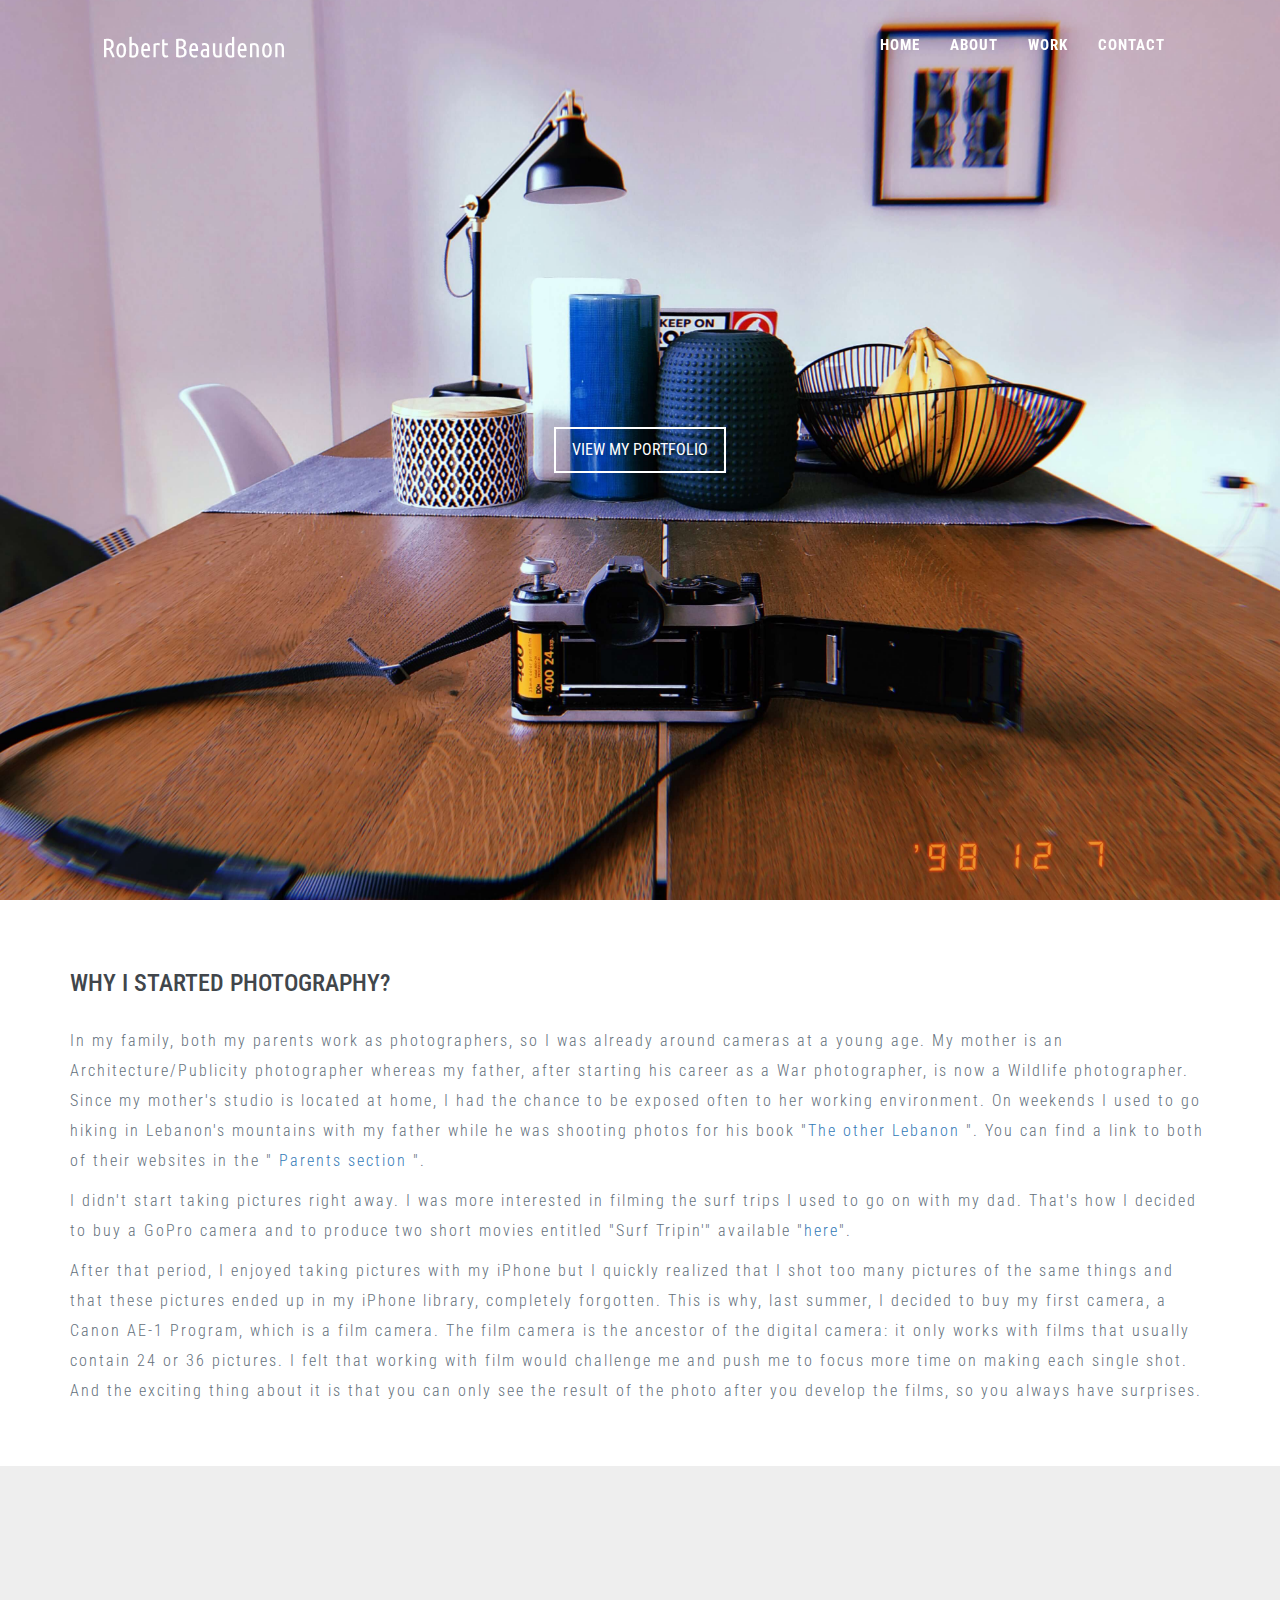
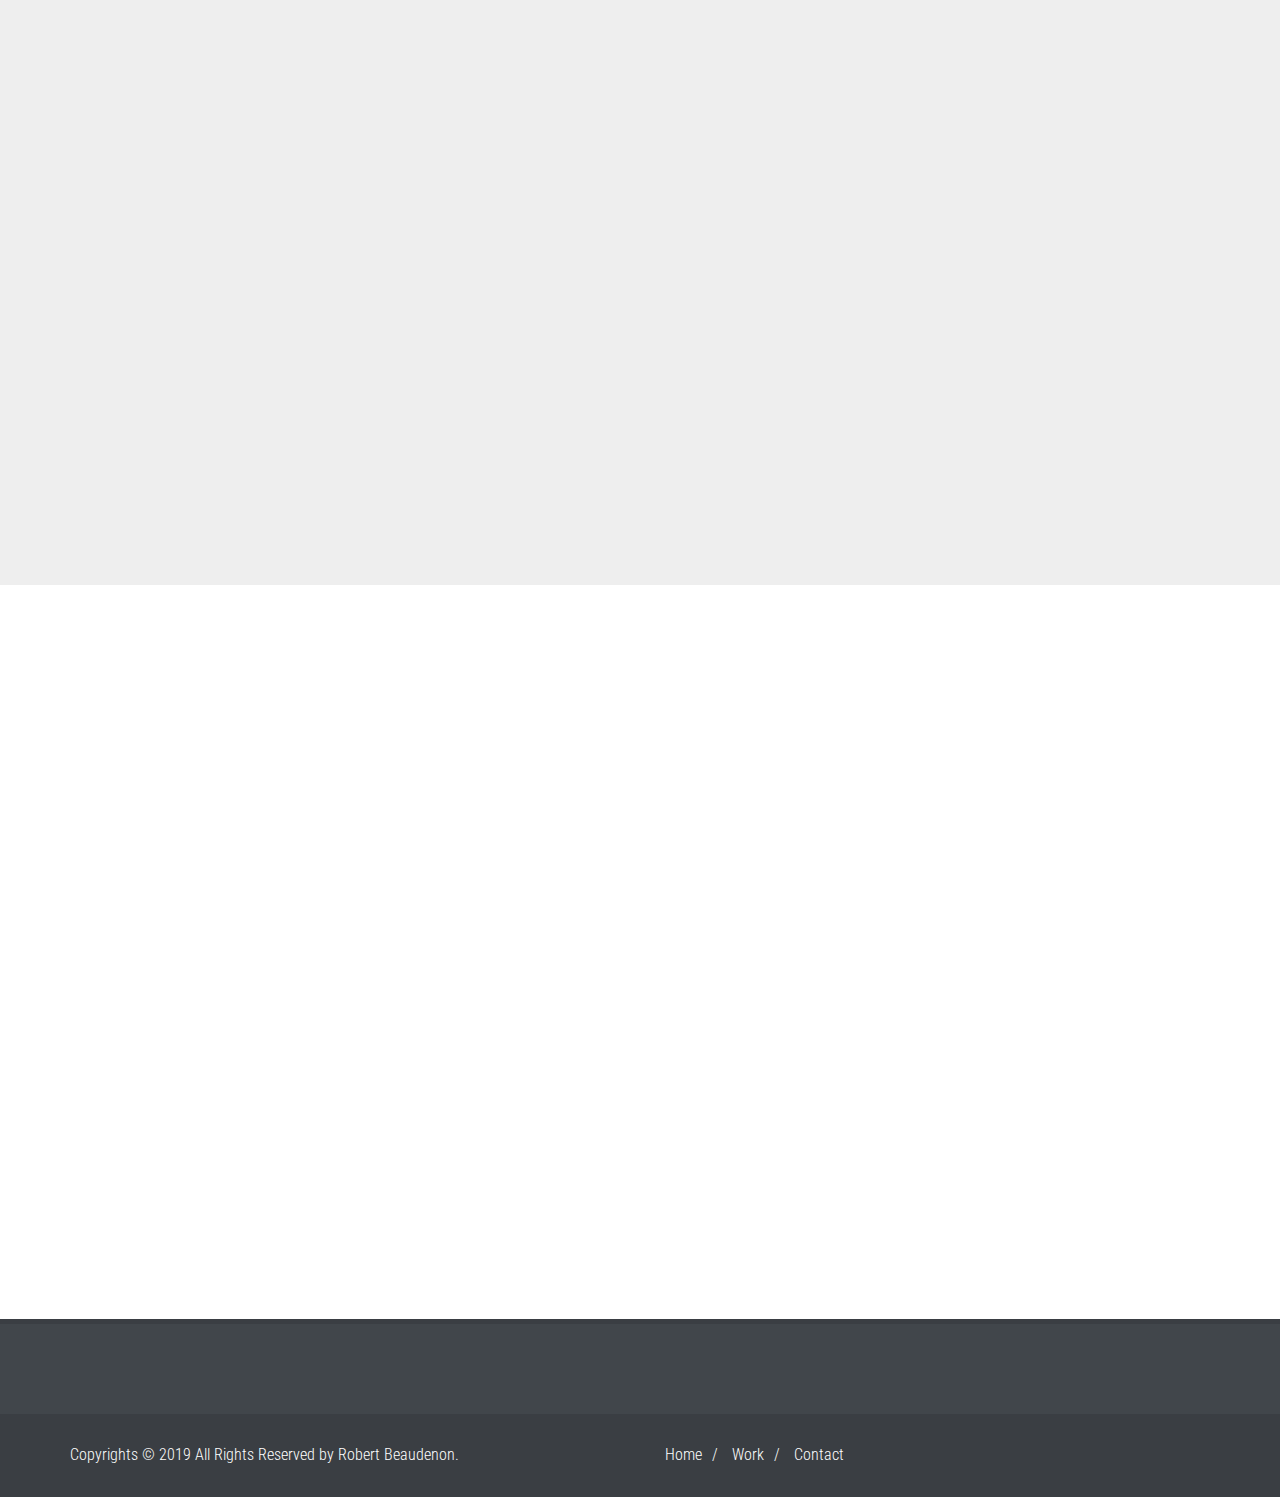
==== photo.html @ 43cad579 "Modified the friendly interface to adapt to different screen sizes" ====
<!DOCTYPE html>
<html lang="en">
<head >

		<!-- required meta tags-->
	<meta charset="utf-8">
	<meta http-equiv="X-UA-Compatible" content="IE-edge">
	<meta name="viewport" content="width=device-width, initial-scale=1">

	<title>Robert Beaudenon | Photo</title>

		<!--favicon: icon close to title-->
	<link rel="shortcut icon" href="img/R.png">

	<!--googlem fonts-->
	<link href="https://fonts.googleapis.com/css?family=Roboto+Condensed:300,300i,400,400i,700,700i" rel="stylesheet"> 

	<!-- font awesome-->
	<link rel="stylesheet" href="css/font-awesome/css/font-awesome.min.css">

	<!-- bootstrap CSS-->
	<link rel="stylesheet" href="css/bootstrap/bootstrap.min.css">

	<!-- animate CSS-->
	<link rel="stylesheet" href="css/animate/animate.css">

	<!-- Magnific Popup  CSS  -->
    <link rel="stylesheet" href="css/magnific-popup/magnific-popup.css">

    <!-- owl carousel CSS--> 
    <link rel="stylesheet" href="css/owl-carousel/owl.carousel.min.css">
    <link rel="stylesheet" href="css/owl-carousel/owl.theme.default.min.css">
	  
	<!-- style CSS-->
	<link rel="stylesheet" href="css/style-photo.css">
	<!-- responsive CSS-->
	<link rel="stylesheet" href="css/responsive.css">
</head>

<body>

	<header>
		
		<nav class="navbar navbar-fixed-top " role="navigation">

			<div class="container-fluid">
				
				<div class="vesco-nav-wrapper">
					
					<div class="navbar-header">

						<button type="button" class="navbar-toggle collapsed" data-toggle="collapse" data-target="#vesco-menu">
							<span class="sr-only">Toggle navigation</span>
							<span class="icon-bar"></span>
							<span class="icon-bar"></span>
							<span class="icon-bar"></span>
						</button>
						
						<a class="navbar-brand" href="index.html">
							<img src="img/logo.png" alt="logo">
						</a>
					</div>

					<div class="collapse navbar-collapse" id="vesco-menu">
						<ul class="nav navbar-nav">
								<li><a href="index.html">Home</a></li>
								<li><a href="index.html#about">About</a></li>
								<li><a href="index.html#services">Work</a></li>
								<li><a href="index.html#contact">Contact</a></li>
						</ul>
					</div>
				</div>
			</div>
			
		</nav>
	</header>

		<!--home-->
	<section id="home">
      
      <div id="home-cover" class="bg-parallax animated fadeIn">

			<div id="home-content-box" class="text-center">

				<div id="home-content-box-inner">

					

					<div id="home-btn" class="animated zoomIn">
						<a class="btn btn-lg btn-general btn-white smooth-scroll" href="#work" role="button" title="View our work">View my Portfolio</a> 

					</div>


				</div>
				
			</div>
        </div></section>



    <!-- Description-->
    
    <section id="description">

    	<div class="container">
    		
    		<div class="row">
    			
    			<div class="col-md-12">
    				
    				<div id="box">

    					<div id="outer-box">
    						
    						<div id="inner-box">
    							
    							<h3>Why i started photography?</h3>
    							<p>In my family, both my parents work as photographers, so I was already around cameras at a young age. My mother is an Architecture/Publicity photographer whereas my father, after starting his career as a War photographer, is now a Wildlife photographer. Since my mother's studio is located at home, I had the chance to be exposed often to her working environment. On weekends I used to go hiking in Lebanon's mountains with my father while he was shooting photos for his book "<a href="http://lautreliban.pascalbeaudenon.com/">The other Lebanon</a> ". You can find a link to both of their websites in the "

    						    <a  href="#team">Parents section</a> ".
    							  </p>

    							<p>I didn't start taking pictures right away. I was more interested in filming the surf trips I used to go on with my dad. That's how I decided to buy a GoPro camera and to produce two short movies entitled "Surf Tripin'" available
    						    "<a href="video.html">here</a>".</p>

    						    <p>After that period, I enjoyed taking pictures with my iPhone but I quickly realized that I shot too many pictures of the same things and that these pictures ended up in my iPhone library, completely forgotten. This is why, last summer, I decided to buy my first camera, a Canon AE-1 Program, which is a film camera. The film camera is the ancestor of the digital camera: it only works with films that usually contain 24 or 36 pictures. I felt that working with film would challenge me and push me to focus more time on making each single shot. And the exciting thing about it is that you can only see the result of the photo after you develop the films, so you always have surprises.</p>
    						</div>
    					</div>
    					

    				</div>
    			</div>
    		</div>
    	</div>




    </section>    



    <!-- Work -->
    <section id="work">
         <div class="content-box background-color">
			
			<div class="content-title wow animated fadeInDown" data-wow-duration="1s" data-wow-delay=".5s">
				<h3> My Portfolio </h3>


				
				<div class="content-title-underline"></div>

			<p>Here are a few snaps i took last semester :</p>
			
			</div>

			<div class="container-fluid">

				<div class="row no-gutters wow animated fadeInUp" data-wow-duration="1s" data-wow-delay=".5s">


					<div class="col-md-3 col-sm-4">
						
						<div class="img-wrapper">
							<a href="img/portfolio/work:3.jpg" title="USA - Hampton - 442.">

								<img src="img/portfolio/work:3.jpg" class="img-responsive" alt="Work">

							</a>

						</div>

					</div>

					
					<div class="col-md-3 col-sm-4">
						
						<div class="img-wrapper">
							<a href="img/portfolio/work:10.jpg" title="France - Paris - Airport Charles De Gaulle.">

								<img src="img/portfolio/work:10.jpg" class="img-responsive" alt="Work">

							</a>

						</div>
					</div>

					<div class="col-md-3 col-sm-4">


						
						<div class="img-wrapper">
							<a href="img/portfolio/work:4.jpg" title="USA - Hampton - Best Local Restaurent.">

								<img src="img/portfolio/work:4.jpg" class="img-responsive" alt="Work">

							</a>

						</div>

					</div> 
				
						
						
						
						<div class="img-wrapper">
							<a href="img/portfolio/work:1.jpg" title="Canada - Quebec - Frontenac National Parc.">

								<img src="img/portfolio/work:1.jpg" class="img-responsive" alt="Work">

							</a>

						</div>

					</div>


				

			   <div class="row no-gutters wow animated fadeInUp" data-wow-duration="1s" data-wow-delay=".5s">


					<div class="col-md-3 col-sm-4">
						
						<div class="img-wrapper">
							<a href="img/portfolio/work:6.jpg" title="USA - Hampton - Sales Day.">

								<img src="img/portfolio/work:6.jpg" class="img-responsive" alt="Work">

							</a>

						</div>

					</div>


				

                       <div class="col-md-3 col-sm-4">
						
						
						<div class="img-wrapper">
							<a href="img/portfolio/work:9.jpg" title="Canada - Quebec - Frontenac National Parc.">

								<img src="img/portfolio/work:9.jpg" class="img-responsive" alt="Work">

							</a>

						</div>
					</div>


					<div class="col-md-3 col-sm-4">
						
						<div class="img-wrapper">
							<a href="img/portfolio/work:7.jpg" title="Canada - Tadoussac - Reflection.">

								<img src="img/portfolio/work:7.jpg" class="img-responsive" alt="Work">

							</a>

						</div>

					</div>


					<div class="col-md-3 col-sm-4">
						
						<div class="img-wrapper">
							<a href="img/portfolio/work:5.jpg" title="USA - Hampton - Post Surf.">

								<img src="img/portfolio/work:5.jpg" class="img-responsive" alt="Work">

							</a>

						</div>

					</div>

					</div>


			
			</div>

		</div>
			
			</section>

     <!-- Team -->
    <section id="team">
         <div class="content-box">
			
			<div class="content-title wow animated fadeInDown" data-wow-duration="1s" data-wow-delay=".5s">
				<h3> Parents </h3>
				
				<div class="content-title-underline"></div>
			
			</div>
            
            <div class="container">

				<div class="row wow animated fadeInUp" data-wow-duration="1s" data-wow-delay=".5s">

					<div class="col-md-12">
						
						<div id="team-members" class="owl-carousel owl-theme ">
							
							<div class="team-member">
								
								<img src="img/pascal.png" class="img-responsive" alt="Team Member">

								<div class="team-member-info text-center"> 

									<h4 class="team-member-name">Pascal Beaudenon</h4>

									<h4 class="team-member-description">Father</h4>

									<ul class="social-list">
									

										<li><a href="https://www.pascalbeaudenon.com/index" class="social-icon icon-gray"> <img src="img/website.png"></a></li>

										
									</ul>


								</div>
							</div>

							<div class="team-member">
								
								<img src="img/vicky.jpg" class="img-responsive" alt="Team Member">

								<div class="team-member-info text-center"> 

									<h4 class="team-member-name">Vicky Mokbel</h4>

									<h4 class="team-member-description">Mother</h4>

									<ul class="social-list">

										<li><a href="https://www.instagram.com/vickymokbel/" class="social-icon icon-gray"> <i class="fa fa-instagram"></i></a></li>

										<li><a href="http://vickymokbel.com/" class="social-icon icon-gray"><img src="img/website.png"></a></li>
									</ul>


								</div>
							</div>

							


						</div>
					</div>

				</div></div></div></section>


   <footer>

		
		<div id="footer-bottom">

			<div class="container">
				
				<div class="row">
					
					<div class="col-md-6">
						
						<div id="footer-copyrights">
							
							<p>Copyrights &copy; 2019 All Rights Reserved by Robert Beaudenon.</p>
						</div>
					</div>
					
					<div class="col-md-6 hidden-sm hidden-xs">
						
						<div id="footer-menu">
							
							<ul>
								<li><a href="index.html">Home</a>/</li>
								<li><a  href="index.html#work">Work</a>/</li>
								<li><a href="index.html#contact">Contact</a></li>
							</ul>
						</div>
					</div>
				</div>
			</div>

		</div>

		<a href="#home" id="back-to-top" class="btn btn-sm btn-black btn-back-to-top smooth-scroll" title="home" role="button"><i class="fa fa-angle-up"></i></a>
	</footer>
 





	<!-- jQuery -->
	<script src="js/jquery.js"></script>

	<!-- bootstrap JS-->
	<script src="js/bootstrap/bootstrap.min.js"></script>

	<!-- wow JS -->
	<script src="js/wow/wow.min.js"></script>


    <!-- Magnific Popup core JS file -->
    <script src="js/magnific-popup/jquery.magnific-popup.min.js"></script>

    <!-- Owl Carousel JS-->
    <script src="js/owl-carousel/owl.carousel.min.js"></script>

    <!--easing-->
    <script src="js/easing/jquery.easing.1.3.js"></script>

	<!-- custom JS: not located in head because we want to first render the content of the page then load the script-->
	<script src="js/custom.js"></script>
</body>
</html>
---- css/style-photo.css ----
/*Font Family: roboto Condensed 
  Greenish Blue : #34c6d3 (buttons. icons,links,lines&background)
  steel grar : #41464b(headingss)
  Blue bayoux: #64707b(paragraphs)
  white #fff (text with black background)
  bklack #000;
*/

/* General CSS */
html, body  {
	height:100%;
}

body {

	font-family: "Roboto Condensed", sans-serif;
}

p {
	color: #64707b;
	font-size: 16px;
	font-weight: 300;
}

h3 {
	color:#41464b;
   text-transform: uppercase;

}

/* home  */

#home {
	height: 100%; 
}

#home-cover {

    height: 100%;
	background-image: url("../img/bg-home-photo.jpg");  

}

#home-content-box {
	width:100%;
	height:100%;
	display: table;
}

#home-content-box-inner {
	display: table-cell;
	vertical-align: middle;
	/*text-align: center;*/


}

#home-heading h3 {
	color: #fff;
	font-size: 55px;
	font-weight: 700;
	margin: 20px 0 20px 0;
}

/* parallax */

.bg-parallax {
	background-repeat: no-repeat;
	background-size: cover;
	background-position: center;
	background-attachment: fixed;

}



/* buttons */

.btn-general {
	
	border-width: 2px;
	border-radius: 0;
	padding-top: 12px 26px 12px 26px;
	font-size: 16px;
	font-weight: 400;
	text-transform: uppercase;

}

.btn-white {
	border-color: #fff;
	color: #fff;

}

.btn-white:hover, .btn-white:focus {
	background: #fff;
	color: #41464b; 


}

.btn-blue {
	border-color: #34c6d3 ;
	color: #34c6d3 ;

}


.btn-blue:hover, .btn-blue:focus {
	background: #34c6d3 ;
	color: #fff; 


}

.btn-black {
	border-color: #000 ;
	color: #000 ;

}

.btn-black:hover, .btn-black:focus {
	background: #000 ;
	color: #fff; 


}

/* animate */

#home-cover, #home-heading, #home-btn {
	animation-duration: .5s;

}

#home-cover {
	animation-delay: .1s;
      
}

#home-heading {
	animation-delay: .5s;
      
}

#home-btn {
	animation-delay: 1s;
      
}

.btn-back-to-top {
	position:fixed;
	bottom:20px;
	right: 20px;
	font-size: 22px;
	padding: 3px 15px;
	border-radius: 0;
	display: none;
}

/* content box */

.content-box {
	padding: 60px 0 60px 0;

}

.content-title h3 {
	font-size: 30px;
	font-weight: 700;
	text-align: center;
	margin: 0 0 30px 0;
}

.content-title-underline {
	width: 30px;
	height: 3px;
	background-color: #000;
	margin: 0 auto 30px  auto;

}

/* services */

.service-item {
	padding: 20px 0 20px 0;
	margin-bottom: 20px;
	cursor: pointer;
}

.service-item-icon i {
	color: #000;
	float: left;
	padding: 15px;
	margin-right: 25px;
	width: 75px;
	height:75px;
	text-align: center;

}

.service-item:hover .service-item-icon  i {
	color:#fff;
	background-color: #34c6d3;
}

.service-item-title h3 {
	font-size: 20px;
	font-weight: 400;
	margin: 0 0 10px 0;
}

.service-item-description p {
	margin: 0;
	padding-left: 85px;

}


.service-item ul{
	list-style: none;
}

.service-item ul a{
	text-decoration: none;
}



/* About */

#about-bg-diagonal {
	width: 60%;
    height: 700px;
    float: right;
    background-image: url(../img/bg-about.jpg);
    border-left: 200px solid #fff;
    border-top: 700px solid transparent
}

#about-content-box {
	float: left;
	height: 700px;

}

#about-content-box-outer {
	width: 100%;
	height: 100%;
	display: table;
}

#about-content-box-inner {
	display: table-cell;
	vertical-align: middle;
}

#about .content-title h3{ 
	text-align: left;

} 

#about .content-title-underline {
	margin:0 0 30px 0;

}

#about-desc p {
	margin-bottom: 30px; 
}

/* Work */

.background-color {
	background-color: #eee;
}

.row.no-gutters [class*=col-] {
	padding-right: 0;
	padding-left: 0;
}

.img-wrapper{
	overflow: hidden;

}

.img-wrapper img {
	transition: transform .5s ease;
}

.img-wrapper img:hover {
	transform:scale(1.5);
	cursor: zoom-in;
}

.content-title p{
	text-align: center;
    font-size: 20px;
    padding-bottom: 40px;
}

/* team */



.team-member {
	margin:0 15px;
}

.team-member-info {
	padding: 10px 0 30px 0;
}

h4.team-member-name {
	font-size: 22px;
	font-weight:  700;
	letter-spacing: 1px;
	padding-top: 2px;
}

h4.team-member-description {
	color: #41464b;
	font-size: 15px;
	font-weight: 700;
	font-style: italic;
	letter-spacing: 1px;
	margin-top: 5px; 
}


/* social */
.social-list {
	padding-left: 0;
}

.social-list li { 
	list-style: none;
	display: inline-block;
	width: 20px;
	height: 17px;
	margin-right: 6px;
	margin-top: 10px;

}


.social-icon i {
    font-size: 17px;

}

.icon-gray i {
	color: #41464b;

}

.social-icon i:hover {
	color: #34c6d3;

}

.icon-white i {
	color: #fff;
}

.social-icon img:hover {
    background-color:#34c6d3;
}

/* contact */

footer {
	background-color: #41464b;
	padding-top: 30px; 
	border-top: 5px solid rgba(0,0,0,0.1);
}

#contact-left h3, #contact-right h3{
	color: #fff;
	font-size: 27px;
	font-weight: 700;
}

#contact-left p{
	color: #fff;
	margin-bottom: 30px;
}

#contact-info {
	background-image: url("../img/world-map.png");
	background-repeat: no-repeat;
	background-size: contain; 
}

address {
	color: #fff;

}

address strong, #phone-fax-email strong {
	letter-spacing: 1px;

}

form .form-control {
	background-color: transparent;
	border-radius: 0;
	border-color: #fff;
	font-size: 17px;
	font-weight:300;
	padding: 8px 16px;
	margin-bottom: 20px;
	color: #fff;
}


/* footer */

#footer-bottom {
	background-color: rgba(0 ,0 ,0 ,0.1);
	padding : 30px 0;
	margin-top: 60px;
}

#footer-copyrights p{
	margin: 0;
	color: #fff;
}

#footer-menu {
	float: left;
	color: #fff;
	font-size: 16px;
	font-weight: 300;	
}

#footer-menu ul{
	list-style: none;
	padding-left: 0;
	margin: 0;
}

#footer-menu ul li{
	display: inline-block;
}

#footer-menu a{
	color: #fff;
	font-size: 16px;
	font-weight: 300;
	margin: 0 10px;
	text-decoration: none;

}

#footer-menu a:hover{
	color: #000;
}

/*navigation*/

.navbar {
	padding: 20px 0;
	transition: all .5s ease-in-out;

}

.vesco-top-nav {
	background: rgba(0,0,0,0.7);
	padding: 7px 0;
}

.vesco-nav-wrapper {
	padding: 0 85px;

}

.navbar-nav {
	float: right;
}

.navbar-nav > li > a {
	color: white;
	font-size: 15px;
	text-transform: uppercase;
	letter-spacing: 1px;
	font-weight: 700;

}

.navbar-nav >li >a:hover, .navbar-nav > li > a:focus{
	background: none;
	color: #000;
}

.navbar-toggle {
	background-color: rgba(0,0,0,0.1);
	border: 1px solid #fff;
	border-radius: 0;

}

.navbar-toggle .icon-bar {
	background-color: #fff;

}

.navbar-collapase {
	max-height: none important;
}

.vesco-top-nav ul.navbar-nav > li.active > a{
	color: #000;
}

/* Quote */

#quote-box-outer {
	padding-top: 40px;
	padding-bottom: 40px;
	padding-left: 20px;
	padding-right: 20px;
	display: table;
}

#quote-box-inner {
	display: table-cell;
	vertical-align: middle;
}


/* description */

#box {
    padding-top: 50px;
    padding-bottom: 50px;
}

#inner-box h3 {
	margin-bottom: 30px;
}

#inner-box p{
	letter-spacing: 2px;
	line-height: 30px;
}
---- css/responsive.css ----
/* Media Queries */

/* Large Devices (Desktops & Laptops) >1200px */

@media (min-width: 1200px) {
	/* ok */

}

/* Medium Devices (Medium Desktops & Landscape Tablets) */
@media (min-width: 992px) and (max-width: 1199px){

	.navbar {

		background: rgba(0,0,0, .7);
		padding: 0;
	}

	.navbar-nav {

		float: left;
	}
	
	.vesco-nav-wrapper {
		padding: 0;
	}
} 




/* Small Devices (Small Desktops & Portraits Tablets) */
@media (min-width: 768px) and (max-width: 991px){
	 
	/* mobile-menu */

	.navbar {

		background: rgba(0,0,0, .7);
		padding: 0;
	}

	.navbar-nav {

		float: left;
	}
	
	.vesco-nav-wrapper {
		padding: 0;
	}


	/* about section - remove diagonal border */

	#about-bg-diagonal {
		border-left: 0;
		border-top: 0;
		width: 100%;
		height: 350px;
	}
	#about-content-box {
		width: 100%;
		height: 350px;
	}
	
	/* footer */

	#footer-copyrights {
		text-align: center;
	}

}  




/* X-small Devices (Phones) */
@media (max-width: 767px){
	/* mobile-menu */

	.navbar {

		background: rgba(0,0,0, .7);
		padding: 0;
	}
	
	.navbar-nav {

		float: left;
	}
	
    /* projects */
	#witwit:hover img{
	
		cursor: pointer;
		
		
		box-shadow: 0 0 16px balck;
	
	
	}
	.img-box:hover img{
		
		cursor: pointer;
		filter:blur(2px);
		
		box-shadow: 0 0 16px balck;
	
	
	}

	

	/* home */

	#home-heading h3{
		font-size: 24px;

	}

	/* button */
	
	.btn-general {
		padding: 6px 22px 6px 22px;
		font-size: 14px;
	}

	/* about section - remove diagonal border */

	#about-bg-diagonal {
		border-left: 0;
		border-top: 0;
		width: 100%;
		height: 350px;
	}
	#about-content-box {
		width: 100%;
		height: 350px;
	}

	/* work */

	.img-wrapper {
		max-width: 100%;

	}

	/* testimonials */

	.testimonial blockquote {
		padding: 6px 50px;
	}

	.testimonial blockquote:before {
		left: 10px;
		
	}

	.testimonial blockquote:after {
		right: 10px;
		
	}

	.testimonial blockquote p {
		font-size: 14px;
		
	}

	/* footer */

	#footer-copyrights {
		text-align: center;
	}

	#inner-box img{
	    margin-top: 20px;
		display: block;
		margin-left: auto;
		margin-right: auto;
		width: 100%;
	  
}
}



/* X-small Devices (Phones) */
@media (max-width: 480px){

	
	.service-item-description p{
		padding-left: 100px;
	}
	
	.vesco-nav-wrapper {
		padding: 0;
	}

	.service-item ul {
		padding-inline-start: 0;
	}

	.align1 {
		padding-left: 10%;
		padding-right: 10%;
	}

	#about .content-title h3{
		text-align: center;
		padding-top: 20px;

	}

	#about .content-title-underline {
		margin: 0 auto 30px auto;
	}
  


	 /* projects */
	 .img-box {


		display: inline-block;
		width: 300px;
	   
		margin: 20px;
		z-index: 1;
		position: relative;
	}

	#witwit {


		display: inline-block;
		width: 300px;
		margin: 20px;
		z-index: 1;
		position: relative;
	}

	#inner-box img{
	    margin-top: 20px;
		display: block;
		margin-left: auto;
		margin-right: auto;
		width: 100%;
	  
}
}

/* X-small Devices (Phones) */
@media (max-width: 320px){

	.vesco-nav-wrapper {
		padding: 0;
	}
	.service-item-icon i {
		width: 58px;
		height: 58px;
		padding:7px;
	
	}

	

	.service-item-title h3 {
		font-size: 17px;

	}

	#about-content-box {
		margin-top: 40px;
	}

		/* testimonials */

	.testimonial blockquote {
		padding: 6px 30px;
	}

	.testimonial blockquote:before {
		left: 7px;
		
	}

	.testimonial blockquote:after {
		right: 7px;
		
	}



	.testimonial img {
		max-width: 80px;
	}

		 /* projects */
		 .img-box {


			display: inline-block;
			width: 200px;
		   
			margin: 20px;
			z-index: 1;
			position: relative;
		}
	
		#witwit {
	
	
			display: inline-block;
			width: 200px;
			margin: 20px;
			z-index: 1;
			position: relative;
		}


		#inner-box img{
			margin-top: 20px;
			display: block;
			margin-left: auto;
			margin-right: auto;
			width: 100%;
		  
	}
	



}
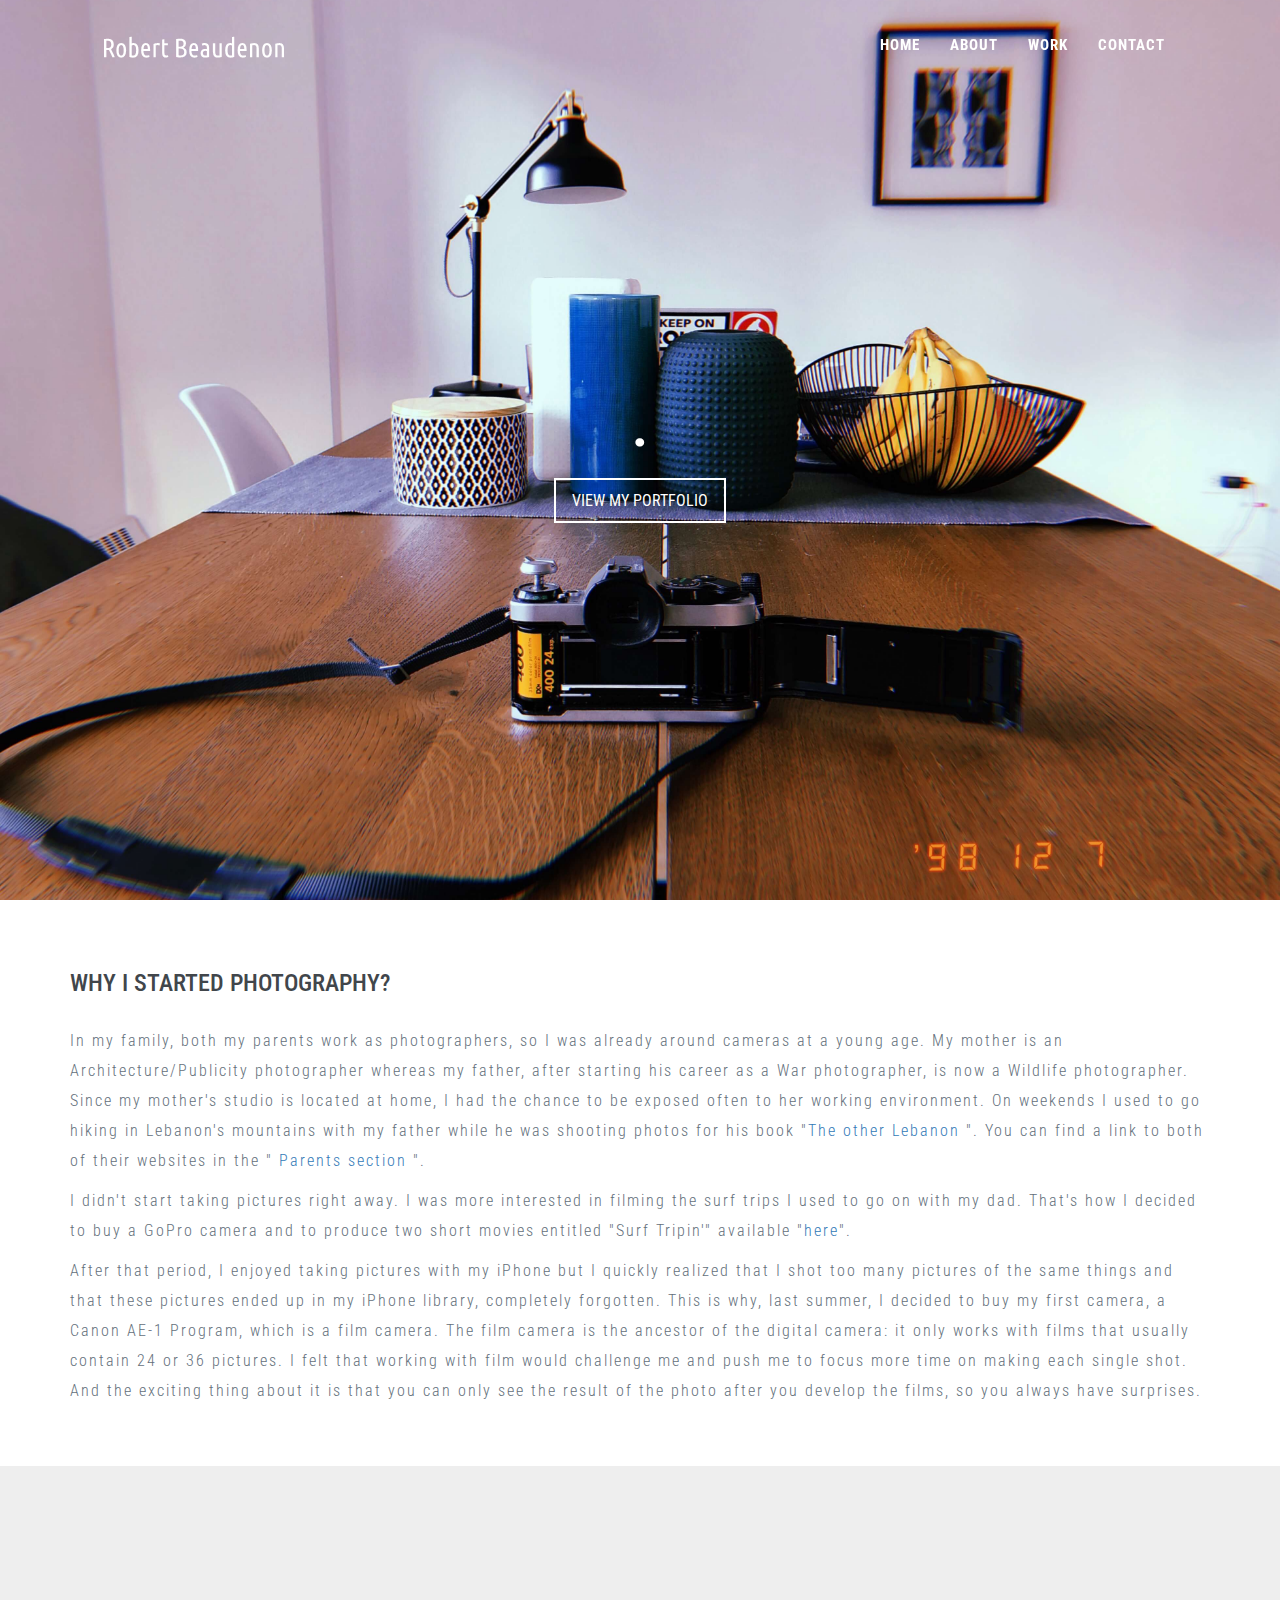
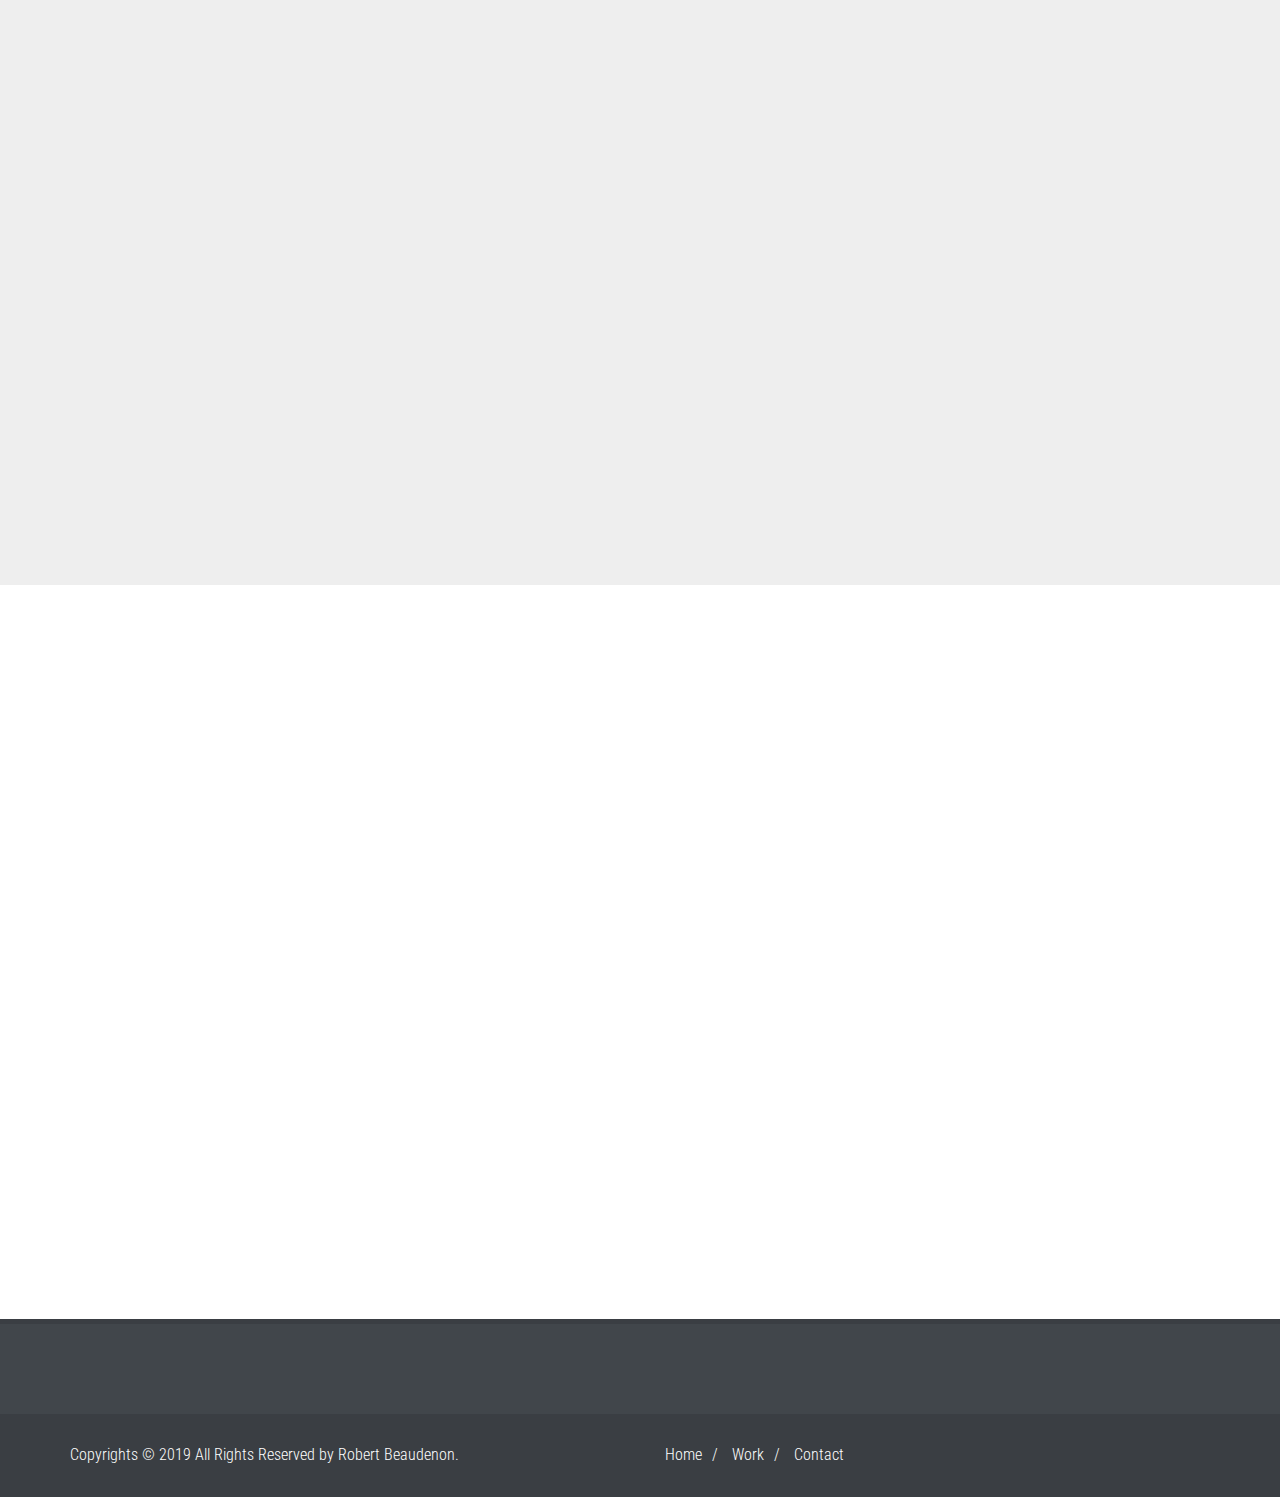
==== commit 74d3d183: "Finalized verion before wow effects" ====
--- a/photo.html
+++ b/photo.html
@@ -84,7 +84,10 @@
 
 				<div id="home-content-box-inner">
 
-					
+						<div id="home-heading" class="animated zoomIn">
+						
+								<h3>.</h3>
+							</div>
 
 					<div id="home-btn" class="animated zoomIn">
 						<a class="btn btn-lg btn-general btn-white smooth-scroll" href="#work" role="button" title="View our work">View my Portfolio</a> 
@@ -321,7 +324,7 @@
 									<ul class="social-list">
 									
 
-										<li><a href="https://www.pascalbeaudenon.com/index" class="social-icon icon-gray"> <img src="img/website.png"></a></li>
+										<li><a href="https://www.pascalbeaudenon.com/index" class="social-icon icon-gray" target="_blank"> <img src="img/website.png"></a></li>
 
 										
 									</ul>
@@ -342,9 +345,9 @@
 
 									<ul class="social-list">
 
-										<li><a href="https://www.instagram.com/vickymokbel/" class="social-icon icon-gray"> <i class="fa fa-instagram"></i></a></li>
-
-										<li><a href="http://vickymokbel.com/" class="social-icon icon-gray"><img src="img/website.png"></a></li>
+										<li><a href="https://www.instagram.com/vickymokbel/" class="social-icon icon-gray" target="_blank"> <i class="fa fa-instagram"></i></a></li>
+
+										<li><a href="http://vickymokbel.com/" class="social-icon icon-gray" target="_blank"><img src="img/website.png"></a></li>
 									</ul>
 
 
--- a/css/responsive.css
+++ b/css/responsive.css
@@ -179,7 +179,7 @@
 		margin-right: auto;
 		width: 100%;
 	  
-}
+    }
 }
 
 
@@ -247,6 +247,28 @@
 		width: 100%;
 	  
 }
+
+    #home-cover-software {
+
+    height: 100%;
+	background-image: url("../img/background-software-phone.JPG");  
+
+	}
+	
+  /* boxes Projects */
+
+	.img-box h3{
+		position: absolute;
+		top:45%;
+		z-index: 1;
+		color: #fff;
+		
+		text-align:center;
+		width:100%;
+		margin: 0;
+		opacity:1;
+	
+	}
 }
 
 /* X-small Devices (Phones) */
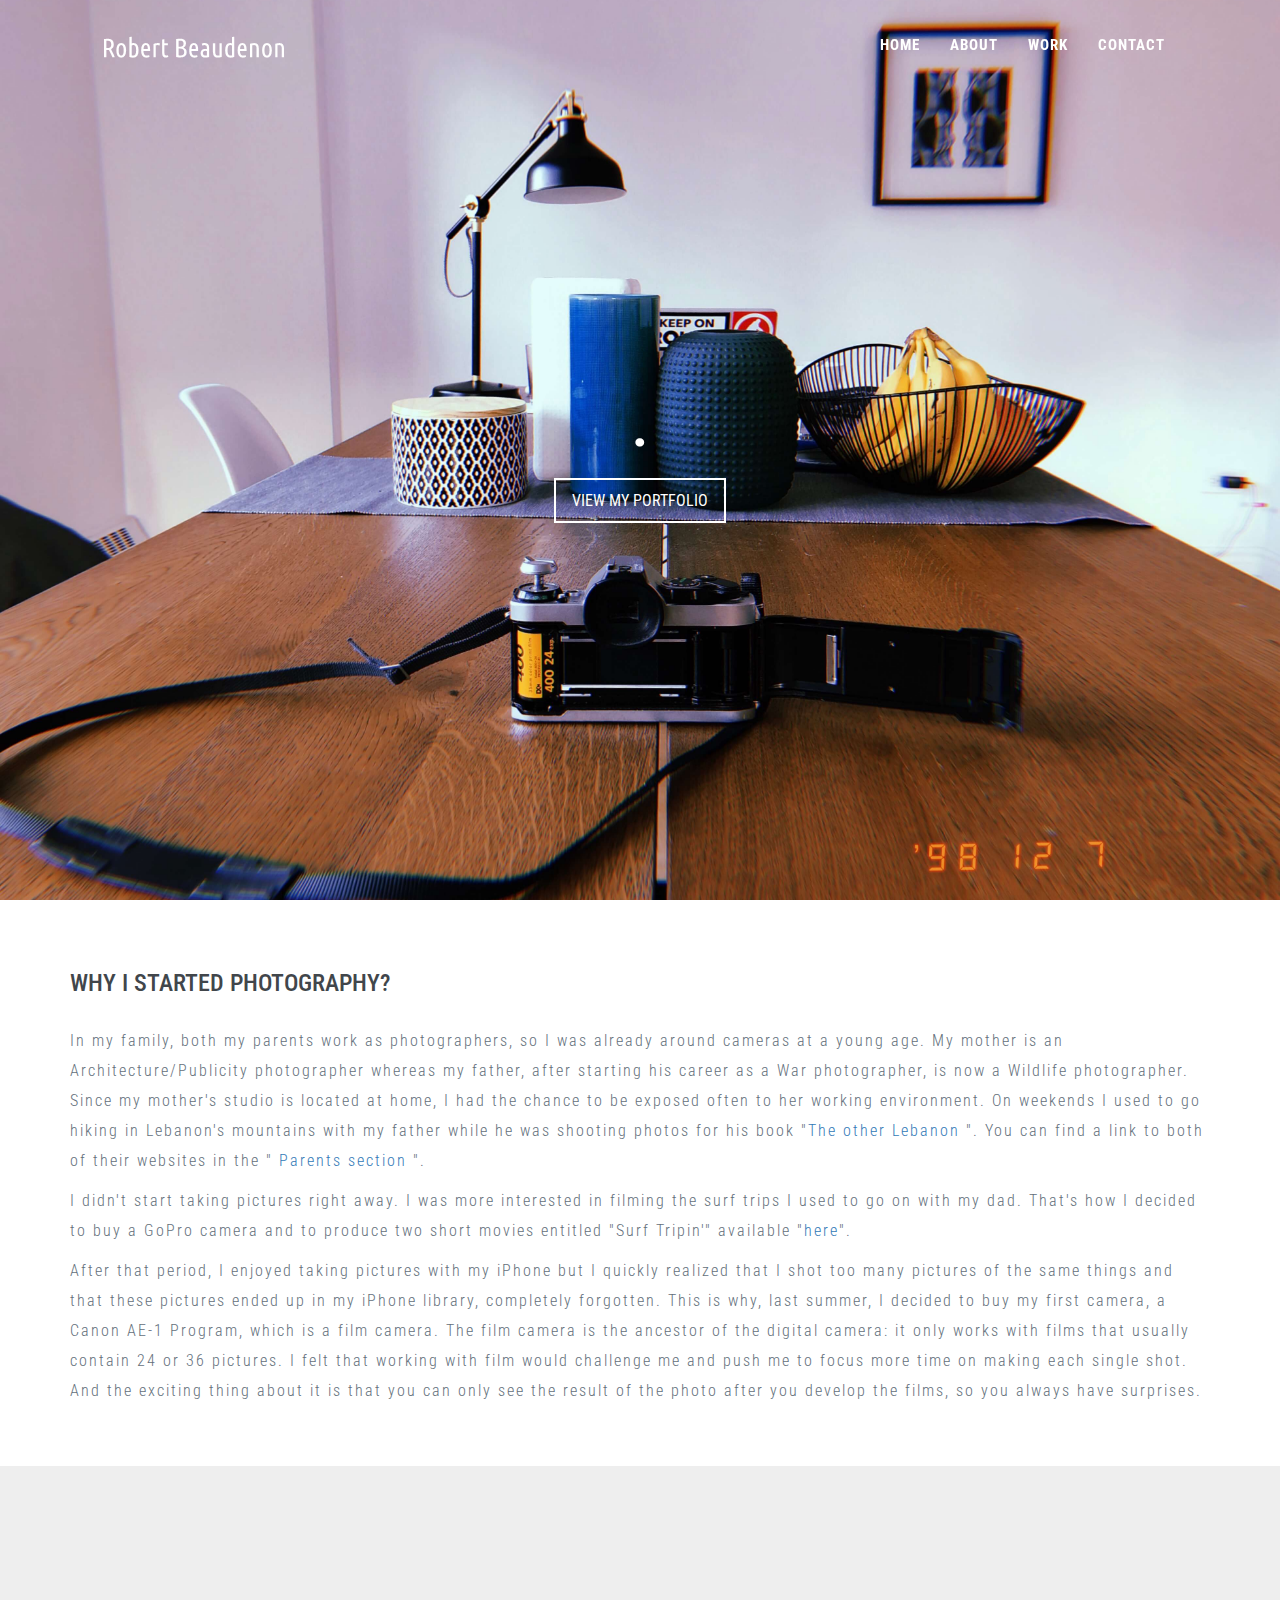
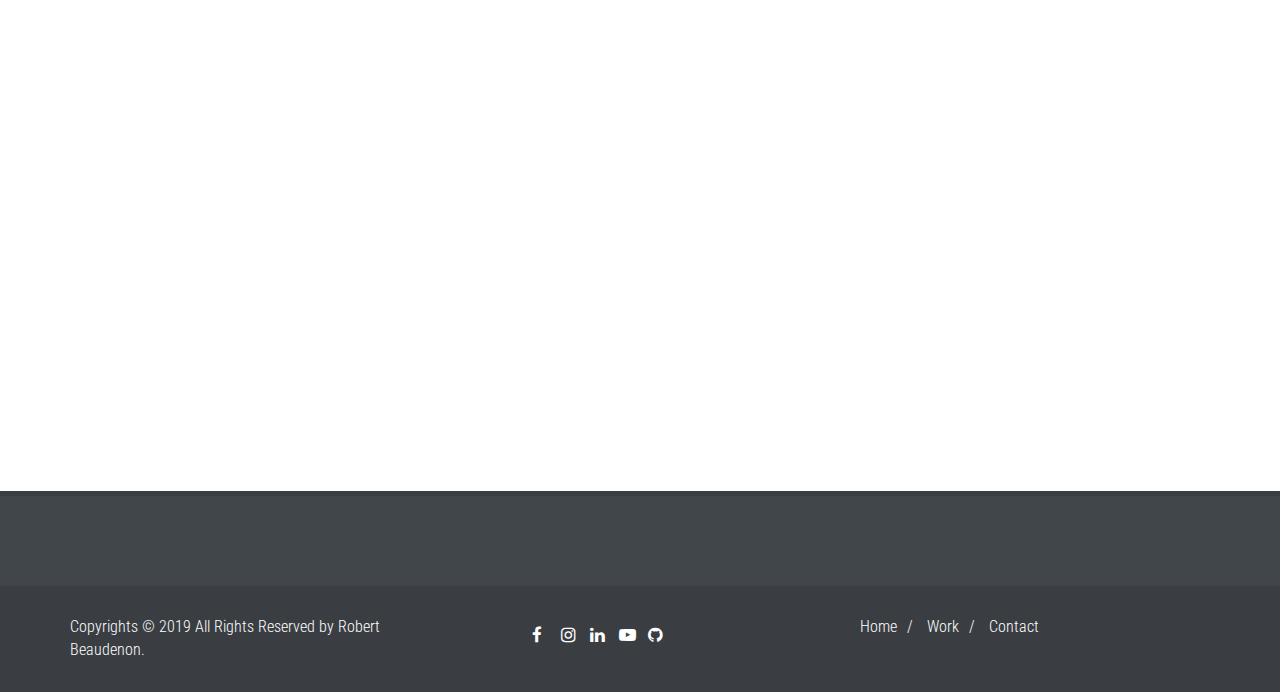
==== commit fca61b3e: "Last modifications" ====
--- a/photo.html
+++ b/photo.html
@@ -33,8 +33,11 @@
 	  
 	<!-- style CSS-->
 	<link rel="stylesheet" href="css/style-photo.css">
+
 	<!-- responsive CSS-->
 	<link rel="stylesheet" href="css/responsive.css">
+
+
 </head>
 
 <body>
@@ -155,7 +158,7 @@
 				
 				<div class="content-title-underline"></div>
 
-			<p>Here are a few snaps i took last semester :</p>
+			<p>- Here are a few snaps i took -</p>
 			
 			</div>
 
@@ -286,11 +289,357 @@
 
 
 			
-			</div>
-
-		</div>
-			
-			</section>
+
+
+			   <div class="row no-gutters wow animated fadeInUp" data-wow-duration="1s" data-wow-delay=".5s">
+
+
+				   <div class="col-md-2 col-sm-4">
+					   
+					   <div class="img-wrapper">
+						   <a href="img/verticale/11.jpg" title="USA - Vermont - Tracking.">
+
+							   <img src="img/verticale/11.jpg" class="img-responsive" alt="Work">
+
+						   </a>
+
+					   </div>
+
+				   </div>
+
+				   
+				   <div class="col-md-2 col-sm-4">
+					   
+					   <div class="img-wrapper">
+						   <a href="img/verticale/2.jpg" title="Turkey - Morning Dip.">
+
+							   <img src="img/verticale/2.jpg" class="img-responsive" alt="Work">
+
+						   </a>
+
+					   </div>
+				   </div>
+
+				   <div class="col-md-2 col-sm-4">
+
+
+					   
+					   <div class="img-wrapper">
+						   <a href="img/verticale/3.jpg" title="Turkey - D Maris Bay - The girls.">
+
+							   <img src="img/verticale/3.jpg" class="img-responsive" alt="Work">
+
+						   </a>
+
+					   </div>
+
+				   </div> 
+			   
+					   
+				   <div class="col-md-2 col-sm-4">
+					   
+					   <div class="img-wrapper">
+						   <a href="img/verticale/1.jpg" title="Greece - Symi - Manos.">
+
+							   <img src="img/verticale/1.jpg" class="img-responsive" alt="Work">
+
+						   </a>
+
+					   </div>
+					   </div>
+
+
+							<div class="col-md-2 col-sm-4">
+					   
+								<div class="img-wrapper">
+									<a href="img/verticale/10.jpg" title="USA - Vermont - Afternoon transit.">
+		 
+										<img src="img/verticale/10.jpg" class="img-responsive" alt="Work">
+		 
+									</a>
+		 
+								</div>
+								</div>
+
+								<div class="col-md-2 col-sm-4">
+					   
+									<div class="img-wrapper">
+										<a href="img/verticale/9.jpg" title="Canada - Val David - Climb">
+			 
+											<img src="img/verticale/9.jpg" class="img-responsive" alt="Work">
+			 
+										</a>
+			 
+									</div>
+									</div>
+
+
+				   </div>
+
+
+			   
+
+			  <div class="row no-gutters wow animated fadeInUp" data-wow-duration="1s" data-wow-delay=".5s">
+
+
+				   <div class="col-md-3 col-sm-4">
+					   
+					   <div class="img-wrapper">
+						   <a href="img/verticale/12.jpg" title="Canada - Montreal - Parc Jarry.">
+
+							   <img src="img/verticale/12.jpg" class="img-responsive" alt="Work">
+
+						   </a>
+
+					   </div>
+
+				   </div>
+
+
+			   
+
+					  <div class="col-md-3 col-sm-4">
+					   
+					   
+					   <div class="img-wrapper">
+						   <a href="img/verticale/7.jpg" title="Turkey - Bodrum - First Day.">
+
+							   <img src="img/verticale/7.jpg" class="img-responsive" alt="Work">
+
+						   </a>
+
+					   </div>
+				   </div>
+
+
+				   <div class="col-md-3 col-sm-4">
+					   
+					   <div class="img-wrapper">
+						   <a href="img/verticale/5.jpg" title="Greece - Symi - Manos.">
+
+							   <img src="img/verticale/5.jpg" class="img-responsive" alt="Work">
+
+						   </a>
+
+					   </div>
+
+				   </div>
+
+
+				   <div class="col-md-3 col-sm-4">
+					   
+					   <div class="img-wrapper">
+						   <a href="img/verticale/6.jpg" title="Turkey - D Maris Bay - Nusret.">
+
+							   <img src="img/verticale/6.jpg" class="img-responsive" alt="Work">
+
+						   </a>
+
+					   </div>
+
+				   </div>
+
+				   </div>
+
+
+		   
+		   </div>
+
+	   </div>
+		   
+   </section>
+
+
+       <!-- Work -->
+	   <section id="work3">
+		<div class="content-box background-color">
+		   
+		   <div class="content-title wow animated fadeInDown" data-wow-duration="1s" data-wow-delay=".5s">
+
+
+		   <p>- Costa Rica -</p>
+		   
+		   </div>
+
+		   <div class="container-fluid">
+
+			   <div class="row no-gutters wow animated fadeInUp" data-wow-duration="1s" data-wow-delay=".5s">
+
+
+				   <div class="col-md-2 col-sm-4">
+					   
+					   <div class="img-wrapper2">
+						   <a href="img/costa/12.jpg" title="CR- Samara.">
+
+							   <img src="img/costa/12.jpg" class="img-responsive" alt="Work">
+
+						   </a>
+
+					   </div>
+
+				   </div>
+
+				   
+				   <div class="col-md-2 col-sm-4">
+					   
+					   <div class="img-wrapper2">
+						   <a href="img/costa/4.jpg" title="CR - La fortuna.">
+
+							   <img src="img/costa/4.jpg" class="img-responsive" alt="Work">
+
+						   </a>
+
+					   </div>
+				   </div>
+
+				   <div class="col-md-2 col-sm-4">
+
+
+					   
+					   <div class="img-wrapper2">
+						   <a href="img/costa/3.jpg" title="CR - Tamarindos - Crazy Sunset">
+
+							   <img src="img/costa/3.jpg" class="img-responsive" alt="Work">
+
+						   </a>
+
+					   </div>
+
+				   </div> 
+			   
+					   
+				   <div class="col-md-2 col-sm-4">
+					   
+					   <div class="img-wrapper2">
+						   <a href="img/costa/2.jpg" title="CR - Hermosa Beach - Last Dip.">
+
+							   <img src="img/costa/2.jpg" class="img-responsive" alt="Work">
+
+						   </a>
+
+					   </div>
+					   </div>
+
+					   <div class="col-md-2 col-sm-4">
+					   
+						<div class="img-wrapper2">
+							<a href="img/costa/1.jpg" title="CR - H and I.">
+ 
+								<img src="img/costa/1.jpg" class="img-responsive" alt="Work">
+ 
+							</a>
+ 
+						</div>
+						</div>
+
+						<div class="col-md-2 col-sm-4">
+					   
+							<div class="img-wrapper2">
+								<a href="img/costa/6.jpg" title="CR - San Jose - Workers.">
+	 
+									<img src="img/costa/6.jpg" class="img-responsive" alt="Work">
+	 
+								</a>
+	 
+							</div>
+							</div>
+
+				   </div>
+
+
+			   
+
+				   <div class="row no-gutters wow animated fadeInUp" data-wow-duration="1s" data-wow-delay=".5s">
+
+
+					<div class="col-md-2 col-sm-4">
+						
+						<div class="img-wrapper2">
+							<a href="img/costa/7.jpg" title="CR - Pre Surf.">
+ 
+								<img src="img/costa/7.jpg" class="img-responsive" alt="Work">
+ 
+							</a>
+ 
+						</div>
+ 
+					</div>
+ 
+					
+					<div class="col-md-2 col-sm-4">
+						
+						<div class="img-wrapper2">
+							<a href="img/costa/8.jpg" title="CR - Road Trippin.">
+ 
+								<img src="img/costa/8.jpg" class="img-responsive" alt="Work">
+ 
+							</a>
+ 
+						</div>
+					</div>
+ 
+					<div class="col-md-2 col-sm-4">
+ 
+ 
+						
+						<div class="img-wrapper2">
+							<a href="img/costa/9.jpg" title="CR - Tamarindos - Post Surf.">
+ 
+								<img src="img/costa/9.jpg" class="img-responsive" alt="Work">
+ 
+							</a>
+ 
+						</div>
+ 
+					</div> 
+				
+						
+					<div class="col-md-2 col-sm-4">
+						
+						<div class="img-wrapper2">
+							<a href="img/costa/10.jpg" title="CR - Volcanic Beach.">
+ 
+								<img src="img/costa/10.jpg" class="img-responsive" alt="Work">
+ 
+							</a>
+ 
+						</div>
+						</div>
+ 
+						<div class="col-md-2 col-sm-4">
+						
+						 <div class="img-wrapper2">
+							 <a href="img/costa/11.jpg" title="CR - Lost.">
+  
+								 <img src="img/costa/11.jpg" class="img-responsive" alt="Work">
+  
+							 </a>
+  
+						 </div>
+						 </div>
+ 
+						 <div class="col-md-2 col-sm-4">
+						
+							 <div class="img-wrapper2">
+								 <a href="img/costa/5.jpg" title="CR - La fortuna Waterfall.">
+	  
+									 <img src="img/costa/5.jpg" class="img-responsive" alt="Work">
+	  
+								 </a>
+	  
+							 </div>
+							 </div>
+ 
+					</div>
+
+
+		   
+		   </div>
+
+	   </div>
+		   
+   </section>
+
 
      <!-- Team -->
     <section id="team">
@@ -321,7 +670,7 @@
 
 									<h4 class="team-member-description">Father</h4>
 
-									<ul class="social-list">
+									<ul class="social-list2">
 									
 
 										<li><a href="https://www.pascalbeaudenon.com/index" class="social-icon icon-gray" target="_blank"> <img src="img/website.png"></a></li>
@@ -343,7 +692,7 @@
 
 									<h4 class="team-member-description">Mother</h4>
 
-									<ul class="social-list">
+									<ul class="social-list2">
 
 										<li><a href="https://www.instagram.com/vickymokbel/" class="social-icon icon-gray" target="_blank"> <i class="fa fa-instagram"></i></a></li>
 
@@ -369,18 +718,39 @@
 		<div id="footer-bottom">
 
 			<div class="container">
+
 				
 				<div class="row">
+				
 					
-					<div class="col-md-6">
+					<div class="col-md-4">
 						
 						<div id="footer-copyrights">
 							
 							<p>Copyrights &copy; 2019 All Rights Reserved by Robert Beaudenon.</p>
 						</div>
 					</div>
+					<div class="col-md-4">
+						
+
+							<ul class="social-list1">
+										<li><a href="https://www.facebook.com/robert.beaudenon?lst=100000078992739%3A100000078992739%3A1546608636" class="social-icon icon-white" target="_blank"> <i class="fa fa-facebook"></i></a></li>
+	
+										<li><a href="https://www.instagram.com/robertbeaudenon/" class="social-icon icon-white"target="_blank"> <i class="fa fa-instagram"></i></a></li>
+	
+										<li><a href="https://www.linkedin.com/in/rbeaudenon-46a3b2152/" class="social-icon icon-white" target="_blank"> <i class="fa fa-linkedin"></i></a></li>
+	
+										<li><a href="https://www.youtube.com/channel/UCNfykCdmYWspkS9bmKjP1TA" class="social-icon icon-white" target="_blank"> <i class="fa fa-youtube-play"></i></a></li>
+	
+										<li><a href="https://github.com/RobertBeaudenon" class="social-icon icon-white"> <i class="fa fa-github" target="_blank"></i></a></li>
+	
+	
+									</ul>
+						
+						</div>
+				
 					
-					<div class="col-md-6 hidden-sm hidden-xs">
+					<div class="col-md-4 hidden-sm hidden-xs">
 						
 						<div id="footer-menu">
 							
@@ -391,7 +761,8 @@
 							</ul>
 						</div>
 					</div>
-				</div>
+
+					
 			</div>
 
 		</div>
@@ -425,5 +796,7 @@
 
 	<!-- custom JS: not located in head because we want to first render the content of the page then load the script-->
 	<script src="js/custom.js"></script>
+
+
 </body>
 </html>--- a/css/style-photo.css
+++ b/css/style-photo.css
@@ -295,6 +295,24 @@
 	cursor: zoom-in;
 }
 
+.img-wrapper2{
+	overflow: hidden;
+
+}
+
+.img-wrapper2 img {
+	/*transition: transform .5s ease;*/
+	filter: gray; /* IE5+ */
+      -webkit-filter: grayscale(1); /* Webkit Nightlies & Chrome Canary */
+      -webkit-transition: all .3s ease-in-out; 
+}
+
+.img-wrapper2 img:hover {
+	filter: none;
+      -webkit-filter: grayscale(0);
+      
+}
+
 .content-title p{
 	text-align: center;
     font-size: 20px;
@@ -331,11 +349,17 @@
 
 
 /* social */
-.social-list {
+.social-list1 {
 	padding-left: 0;
-}
-
-.social-list li { 
+	
+}
+
+.social-list2 {
+	padding-left: 0;
+
+}
+
+.social-list1 li { 
 	list-style: none;
 	display: inline-block;
 	width: 20px;
@@ -345,6 +369,16 @@
 
 }
 
+
+.social-list2 li { 
+	list-style: none;
+	display: inline-block;
+	width: 20px;
+	height: 17px;
+	margin-right: 6px;
+	margin-top: 10px;
+
+}
 
 .social-icon i {
     font-size: 17px;
--- a/css/responsive.css
+++ b/css/responsive.css
@@ -5,10 +5,33 @@
 @media (min-width: 1200px) {
 	/* ok */
 
+	#box2{
+		float:none;
+		text-align: center;
+		width:100%;
+		margin-top: 30px;
+		padding-left: 140px;
+	}
+	
+	
+	#box3{
+		float:none;
+		text-align: center;
+		width:100%;
+		margin-top: 30px;
+		padding-right: 140px;
+	}
+
+	.social-list1 {
+		padding-left: 20%;
+		
+		
+	}
+
 }
 
 /* Medium Devices (Medium Desktops & Landscape Tablets) */
-@media (min-width: 992px) and (max-width: 1199px){
+@media (min-width: 991px) and (max-width: 1199px){
 
 	.navbar {
 
@@ -23,6 +46,27 @@
 	
 	.vesco-nav-wrapper {
 		padding: 0;
+	}
+
+	#box2{
+		float:none;
+		text-align: center;
+		width:100%;
+		margin-top: 30px;
+		padding-left: 150px;
+	}
+	
+	
+	#box3{
+		float:none;
+		text-align: center;
+		width:100%;
+		margin-top: 30px;
+		padding-right: 150px;
+	}
+	.social-list1 {
+		padding-left: 20%;
+		
 	}
 } 
 
@@ -68,6 +112,12 @@
 	#footer-copyrights {
 		text-align: center;
 	}
+
+	.social-list1 {
+		text-align: center;
+	}
+
+
 
 }  
 
@@ -179,8 +229,16 @@
 		margin-right: auto;
 		width: 100%;
 	  
-    }
+	}
+
+	.social-list1 {
+		text-align: center;
+	}
+	
+	
+
 }
+
 
 
 
@@ -268,6 +326,10 @@
 		margin: 0;
 		opacity:1;
 	
+	}
+
+	.social-list1 {
+		text-align: center;
 	}
 }
 
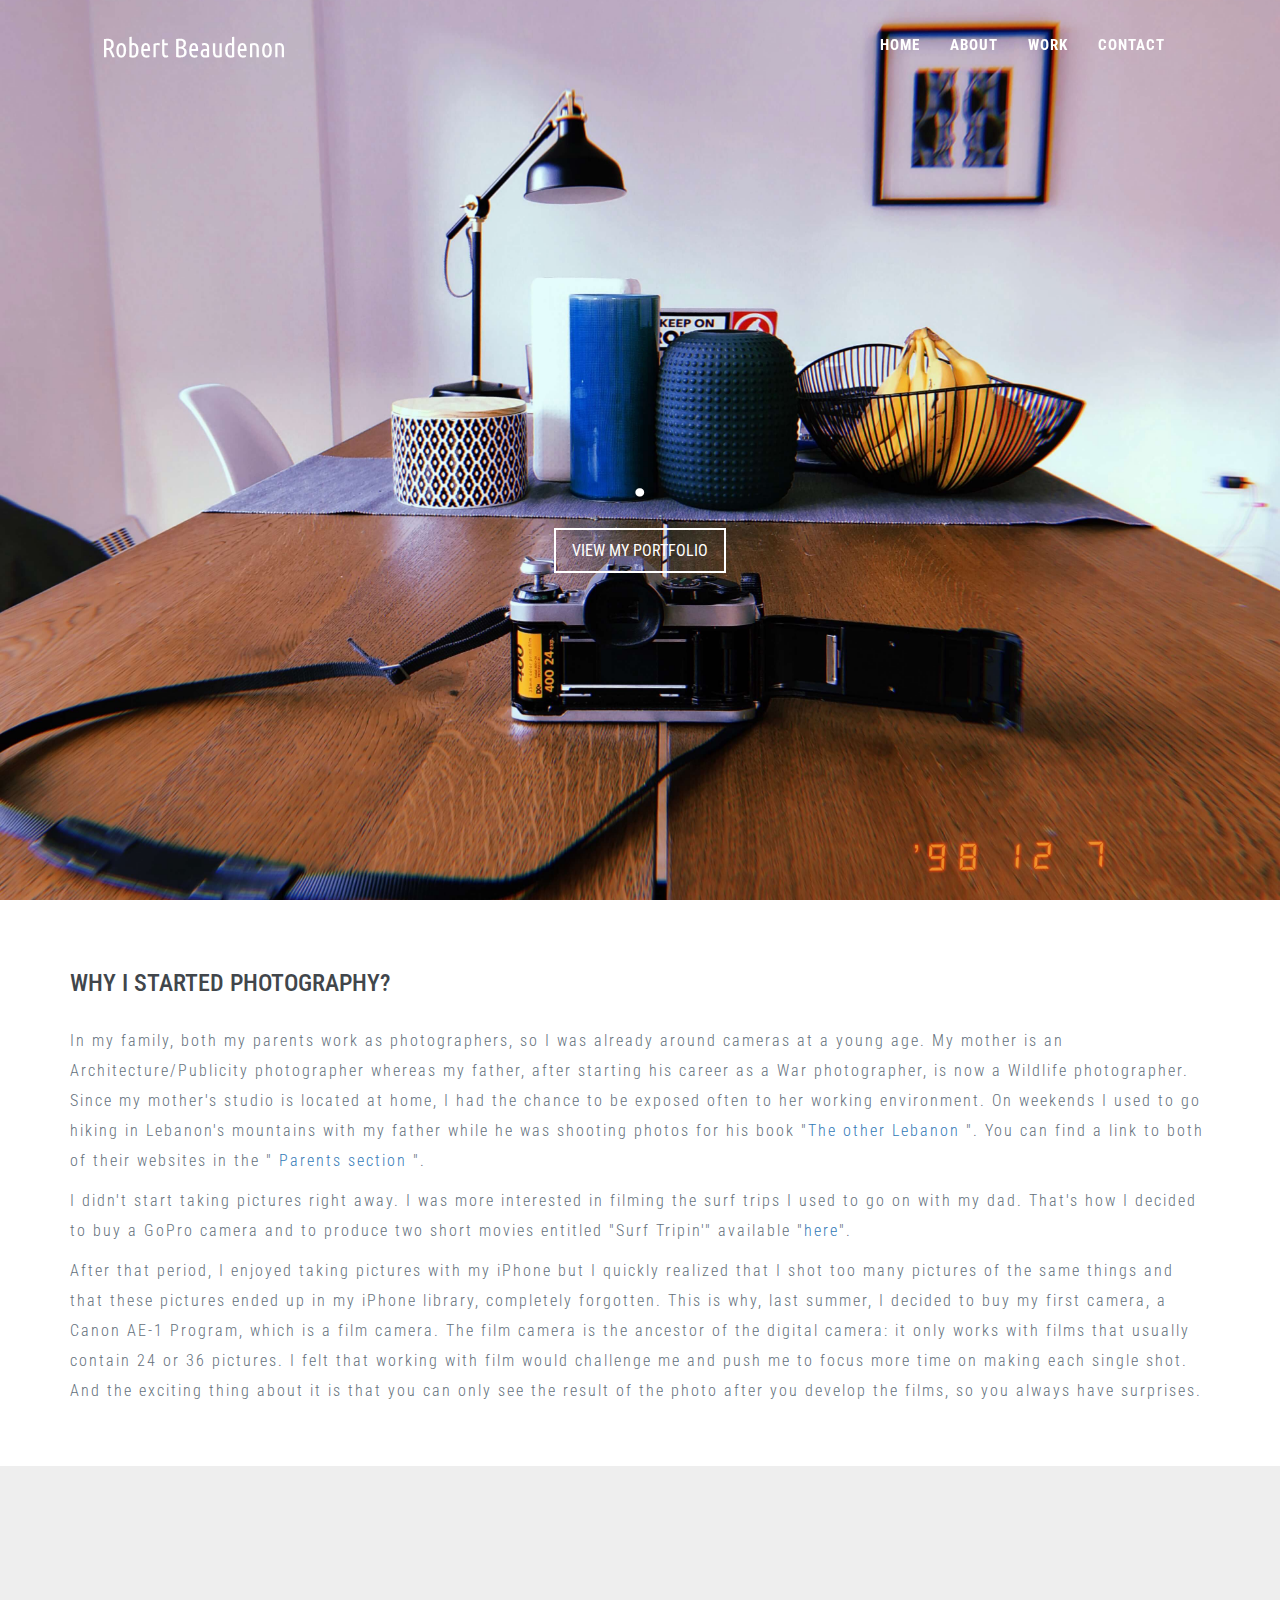
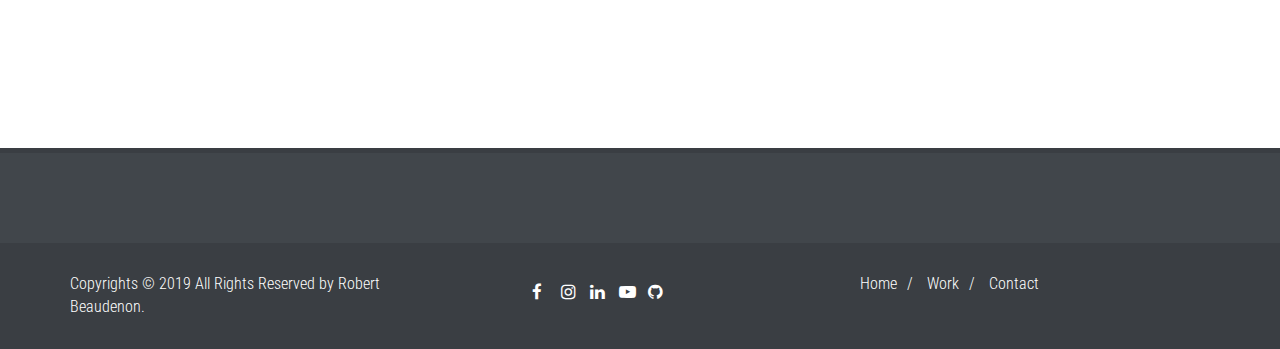
==== commit 31be58af: "Added server modification" ====
--- a/photo.html
+++ b/photo.html
@@ -555,9 +555,9 @@
 					<div class="col-md-2 col-sm-4">
 						
 						<div class="img-wrapper2">
-							<a href="img/costa/7.jpg" title="CR - Pre Surf.">
- 
-								<img src="img/costa/7.jpg" class="img-responsive" alt="Work">
+							<a href="img/costa/7.JPG" title="CR - Pre Surf.">
+ 
+								<img src="img/costa/7.JPG" class="img-responsive" alt="Work">
  
 							</a>
  
@@ -662,7 +662,7 @@
 							
 							<div class="team-member">
 								
-								<img src="img/pascal.png" class="img-responsive" alt="Team Member">
+								<img src="img/parents/pascal.jpg" class="img-responsive" alt="Team Member">
 
 								<div class="team-member-info text-center"> 
 
@@ -684,7 +684,7 @@
 
 							<div class="team-member">
 								
-								<img src="img/vicky.jpg" class="img-responsive" alt="Team Member">
+								<img src="img/parents/vicky.JPG" class="img-responsive" alt="Team Member">
 
 								<div class="team-member-info text-center"> 
 
@@ -799,4 +799,4 @@
 
 
 </body>
-</html>+</html>
--- a/css/style-photo.css
+++ b/css/style-photo.css
@@ -7,578 +7,551 @@
 */
 
 /* General CSS */
-html, body  {
-	height:100%;
-}
-
+html,
 body {
-
-	font-family: "Roboto Condensed", sans-serif;
+  height: 100%;
+}
+
+body {
+  font-family: 'Roboto Condensed', sans-serif;
 }
 
 p {
-	color: #64707b;
-	font-size: 16px;
-	font-weight: 300;
+  color: #64707b;
+  font-size: 16px;
+  font-weight: 300;
 }
 
 h3 {
-	color:#41464b;
-   text-transform: uppercase;
-
+  color: #41464b;
+  text-transform: uppercase;
 }
 
 /* home  */
 
 #home {
-	height: 100%; 
+  height: 100%;
 }
 
 #home-cover {
-
-    height: 100%;
-	background-image: url("../img/bg-home-photo.jpg");  
-
+  height: 100%;
+
+  background-image: url('../img/bg-home-photo.jpg');
+}
+
+#wrapperPhoto {
+  content: '';
+  display: block;
+  position: fixed;
+  left: 0;
+  top: 0;
+  width: 100%;
+  height: 100%;
+  z-index: -10;
+  background: url('../img/bg-home-photo.jpg') no-repeat center center;
+  -webkit-background-size: cover;
+  -moz-background-size: cover;
+  -o-background-size: cover;
+  background-size: cover;
 }
 
 #home-content-box {
-	width:100%;
-	height:100%;
-	display: table;
+  width: 100%;
+  height: 100%;
+  display: table;
 }
 
 #home-content-box-inner {
-	display: table-cell;
-	vertical-align: middle;
-	/*text-align: center;*/
-
-
+  display: table-cell;
+  vertical-align: middle;
+  /*text-align: center;*/
 }
 
 #home-heading h3 {
-	color: #fff;
-	font-size: 55px;
-	font-weight: 700;
-	margin: 20px 0 20px 0;
+  color: #fff;
+  font-size: 55px;
+  font-weight: 700;
+  margin: 20px 0 20px 0;
 }
 
 /* parallax */
 
 .bg-parallax {
-	background-repeat: no-repeat;
-	background-size: cover;
-	background-position: center;
-	background-attachment: fixed;
-
-}
-
-
+  background-repeat: no-repeat;
+  background-size: cover;
+  background-position: center;
+  background-attachment: fixed;
+}
 
 /* buttons */
 
 .btn-general {
-	
-	border-width: 2px;
-	border-radius: 0;
-	padding-top: 12px 26px 12px 26px;
-	font-size: 16px;
-	font-weight: 400;
-	text-transform: uppercase;
-
+  border-width: 2px;
+  border-radius: 0;
+  padding-top: 12px 26px 12px 26px;
+  font-size: 16px;
+  font-weight: 400;
+  text-transform: uppercase;
 }
 
 .btn-white {
-	border-color: #fff;
-	color: #fff;
-
-}
-
-.btn-white:hover, .btn-white:focus {
-	background: #fff;
-	color: #41464b; 
-
-
+  border-color: #fff;
+  color: #fff;
+}
+
+.btn-white:hover,
+.btn-white:focus {
+  background: #fff;
+  color: #41464b;
 }
 
 .btn-blue {
-	border-color: #34c6d3 ;
-	color: #34c6d3 ;
-
-}
-
-
-.btn-blue:hover, .btn-blue:focus {
-	background: #34c6d3 ;
-	color: #fff; 
-
-
+  border-color: #34c6d3;
+  color: #34c6d3;
+}
+
+.btn-blue:hover,
+.btn-blue:focus {
+  background: #34c6d3;
+  color: #fff;
 }
 
 .btn-black {
-	border-color: #000 ;
-	color: #000 ;
-
-}
-
-.btn-black:hover, .btn-black:focus {
-	background: #000 ;
-	color: #fff; 
-
-
+  border-color: #000;
+  color: #000;
+}
+
+.btn-black:hover,
+.btn-black:focus {
+  background: #000;
+  color: #fff;
 }
 
 /* animate */
 
-#home-cover, #home-heading, #home-btn {
-	animation-duration: .5s;
-
+#home-cover,
+#home-heading,
+#home-btn {
+  animation-duration: 0.5s;
 }
 
 #home-cover {
-	animation-delay: .1s;
-      
+  animation-delay: 0.1s;
 }
 
 #home-heading {
-	animation-delay: .5s;
-      
+  animation-delay: 0.5s;
 }
 
 #home-btn {
-	animation-delay: 1s;
-      
+  animation-delay: 1s;
 }
 
 .btn-back-to-top {
-	position:fixed;
-	bottom:20px;
-	right: 20px;
-	font-size: 22px;
-	padding: 3px 15px;
-	border-radius: 0;
-	display: none;
+  position: fixed;
+  bottom: 20px;
+  right: 20px;
+  font-size: 22px;
+  padding: 3px 15px;
+  border-radius: 0;
+  display: none;
 }
 
 /* content box */
 
 .content-box {
-	padding: 60px 0 60px 0;
-
+  padding: 60px 0 60px 0;
 }
 
 .content-title h3 {
-	font-size: 30px;
-	font-weight: 700;
-	text-align: center;
-	margin: 0 0 30px 0;
+  font-size: 30px;
+  font-weight: 700;
+  text-align: center;
+  margin: 0 0 30px 0;
 }
 
 .content-title-underline {
-	width: 30px;
-	height: 3px;
-	background-color: #000;
-	margin: 0 auto 30px  auto;
-
+  width: 30px;
+  height: 3px;
+  background-color: #000;
+  margin: 0 auto 30px auto;
 }
 
 /* services */
 
 .service-item {
-	padding: 20px 0 20px 0;
-	margin-bottom: 20px;
-	cursor: pointer;
+  padding: 20px 0 20px 0;
+  margin-bottom: 20px;
+  cursor: pointer;
 }
 
 .service-item-icon i {
-	color: #000;
-	float: left;
-	padding: 15px;
-	margin-right: 25px;
-	width: 75px;
-	height:75px;
-	text-align: center;
-
-}
-
-.service-item:hover .service-item-icon  i {
-	color:#fff;
-	background-color: #34c6d3;
+  color: #000;
+  float: left;
+  padding: 15px;
+  margin-right: 25px;
+  width: 75px;
+  height: 75px;
+  text-align: center;
+}
+
+.service-item:hover .service-item-icon i {
+  color: #fff;
+  background-color: #34c6d3;
 }
 
 .service-item-title h3 {
-	font-size: 20px;
-	font-weight: 400;
-	margin: 0 0 10px 0;
+  font-size: 20px;
+  font-weight: 400;
+  margin: 0 0 10px 0;
 }
 
 .service-item-description p {
-	margin: 0;
-	padding-left: 85px;
-
-}
-
-
-.service-item ul{
-	list-style: none;
-}
-
-.service-item ul a{
-	text-decoration: none;
-}
-
-
+  margin: 0;
+  padding-left: 85px;
+}
+
+.service-item ul {
+  list-style: none;
+}
+
+.service-item ul a {
+  text-decoration: none;
+}
 
 /* About */
 
 #about-bg-diagonal {
-	width: 60%;
-    height: 700px;
-    float: right;
-    background-image: url(../img/bg-about.jpg);
-    border-left: 200px solid #fff;
-    border-top: 700px solid transparent
+  width: 60%;
+  height: 700px;
+  float: right;
+  background-image: url(../img/bg-about.jpg);
+  border-left: 200px solid #fff;
+  border-top: 700px solid transparent;
 }
 
 #about-content-box {
-	float: left;
-	height: 700px;
-
+  float: left;
+  height: 700px;
 }
 
 #about-content-box-outer {
-	width: 100%;
-	height: 100%;
-	display: table;
+  width: 100%;
+  height: 100%;
+  display: table;
 }
 
 #about-content-box-inner {
-	display: table-cell;
-	vertical-align: middle;
-}
-
-#about .content-title h3{ 
-	text-align: left;
-
-} 
+  display: table-cell;
+  vertical-align: middle;
+}
+
+#about .content-title h3 {
+  text-align: left;
+}
 
 #about .content-title-underline {
-	margin:0 0 30px 0;
-
+  margin: 0 0 30px 0;
 }
 
 #about-desc p {
-	margin-bottom: 30px; 
+  margin-bottom: 30px;
 }
 
 /* Work */
 
 .background-color {
-	background-color: #eee;
-}
-
-.row.no-gutters [class*=col-] {
-	padding-right: 0;
-	padding-left: 0;
-}
-
-.img-wrapper{
-	overflow: hidden;
-
+  background-color: #eee;
+}
+
+.row.no-gutters [class*='col-'] {
+  padding-right: 0;
+  padding-left: 0;
+}
+
+.img-wrapper {
+  overflow: hidden;
 }
 
 .img-wrapper img {
-	transition: transform .5s ease;
+  transition: transform 0.5s ease;
 }
 
 .img-wrapper img:hover {
-	transform:scale(1.5);
-	cursor: zoom-in;
-}
-
-.img-wrapper2{
-	overflow: hidden;
-
+  transform: scale(1.5);
+  cursor: zoom-in;
+}
+
+.img-wrapper2 {
+  overflow: hidden;
 }
 
 .img-wrapper2 img {
-	/*transition: transform .5s ease;*/
-	filter: gray; /* IE5+ */
-      -webkit-filter: grayscale(1); /* Webkit Nightlies & Chrome Canary */
-      -webkit-transition: all .3s ease-in-out; 
+  /*transition: transform .5s ease;*/
+  filter: gray; /* IE5+ */
+  -webkit-filter: grayscale(1); /* Webkit Nightlies & Chrome Canary */
+  -webkit-transition: all 0.3s ease-in-out;
 }
 
 .img-wrapper2 img:hover {
-	filter: none;
-      -webkit-filter: grayscale(0);
-      
-}
-
-.content-title p{
-	text-align: center;
-    font-size: 20px;
-    padding-bottom: 40px;
+  filter: none;
+  -webkit-filter: grayscale(0);
+}
+
+.content-title p {
+  text-align: center;
+  font-size: 20px;
+  padding-bottom: 40px;
 }
 
 /* team */
 
-
-
 .team-member {
-	margin:0 15px;
+  margin: 0 15px;
 }
 
 .team-member-info {
-	padding: 10px 0 30px 0;
+  padding: 10px 0 30px 0;
 }
 
 h4.team-member-name {
-	font-size: 22px;
-	font-weight:  700;
-	letter-spacing: 1px;
-	padding-top: 2px;
+  font-size: 22px;
+  font-weight: 700;
+  letter-spacing: 1px;
+  padding-top: 2px;
 }
 
 h4.team-member-description {
-	color: #41464b;
-	font-size: 15px;
-	font-weight: 700;
-	font-style: italic;
-	letter-spacing: 1px;
-	margin-top: 5px; 
-}
-
+  color: #41464b;
+  font-size: 15px;
+  font-weight: 700;
+  font-style: italic;
+  letter-spacing: 1px;
+  margin-top: 5px;
+}
 
 /* social */
 .social-list1 {
-	padding-left: 0;
-	
+  padding-left: 0;
 }
 
 .social-list2 {
-	padding-left: 0;
-
-}
-
-.social-list1 li { 
-	list-style: none;
-	display: inline-block;
-	width: 20px;
-	height: 17px;
-	margin-right: 6px;
-	margin-top: 10px;
-
-}
-
-
-.social-list2 li { 
-	list-style: none;
-	display: inline-block;
-	width: 20px;
-	height: 17px;
-	margin-right: 6px;
-	margin-top: 10px;
-
+  padding-left: 0;
+}
+
+.social-list1 li {
+  list-style: none;
+  display: inline-block;
+  width: 20px;
+  height: 17px;
+  margin-right: 6px;
+  margin-top: 10px;
+}
+
+.social-list2 li {
+  list-style: none;
+  display: inline-block;
+  width: 20px;
+  height: 17px;
+  margin-right: 6px;
+  margin-top: 10px;
 }
 
 .social-icon i {
-    font-size: 17px;
-
+  font-size: 17px;
 }
 
 .icon-gray i {
-	color: #41464b;
-
+  color: #41464b;
 }
 
 .social-icon i:hover {
-	color: #34c6d3;
-
+  color: #34c6d3;
 }
 
 .icon-white i {
-	color: #fff;
+  color: #fff;
 }
 
 .social-icon img:hover {
-    background-color:#34c6d3;
+  background-color: #34c6d3;
 }
 
 /* contact */
 
 footer {
-	background-color: #41464b;
-	padding-top: 30px; 
-	border-top: 5px solid rgba(0,0,0,0.1);
-}
-
-#contact-left h3, #contact-right h3{
-	color: #fff;
-	font-size: 27px;
-	font-weight: 700;
-}
-
-#contact-left p{
-	color: #fff;
-	margin-bottom: 30px;
+  background-color: #41464b;
+  padding-top: 30px;
+  border-top: 5px solid rgba(0, 0, 0, 0.1);
+}
+
+#contact-left h3,
+#contact-right h3 {
+  color: #fff;
+  font-size: 27px;
+  font-weight: 700;
+}
+
+#contact-left p {
+  color: #fff;
+  margin-bottom: 30px;
 }
 
 #contact-info {
-	background-image: url("../img/world-map.png");
-	background-repeat: no-repeat;
-	background-size: contain; 
+  background-image: url('../img/world-map.png');
+  background-repeat: no-repeat;
+  background-size: contain;
 }
 
 address {
-	color: #fff;
-
-}
-
-address strong, #phone-fax-email strong {
-	letter-spacing: 1px;
-
+  color: #fff;
+}
+
+address strong,
+#phone-fax-email strong {
+  letter-spacing: 1px;
 }
 
 form .form-control {
-	background-color: transparent;
-	border-radius: 0;
-	border-color: #fff;
-	font-size: 17px;
-	font-weight:300;
-	padding: 8px 16px;
-	margin-bottom: 20px;
-	color: #fff;
-}
-
+  background-color: transparent;
+  border-radius: 0;
+  border-color: #fff;
+  font-size: 17px;
+  font-weight: 300;
+  padding: 8px 16px;
+  margin-bottom: 20px;
+  color: #fff;
+}
 
 /* footer */
 
 #footer-bottom {
-	background-color: rgba(0 ,0 ,0 ,0.1);
-	padding : 30px 0;
-	margin-top: 60px;
-}
-
-#footer-copyrights p{
-	margin: 0;
-	color: #fff;
+  background-color: rgba(0, 0, 0, 0.1);
+  padding: 30px 0;
+  margin-top: 60px;
+}
+
+#footer-copyrights p {
+  margin: 0;
+  color: #fff;
 }
 
 #footer-menu {
-	float: left;
-	color: #fff;
-	font-size: 16px;
-	font-weight: 300;	
-}
-
-#footer-menu ul{
-	list-style: none;
-	padding-left: 0;
-	margin: 0;
-}
-
-#footer-menu ul li{
-	display: inline-block;
-}
-
-#footer-menu a{
-	color: #fff;
-	font-size: 16px;
-	font-weight: 300;
-	margin: 0 10px;
-	text-decoration: none;
-
-}
-
-#footer-menu a:hover{
-	color: #000;
+  float: left;
+  color: #fff;
+  font-size: 16px;
+  font-weight: 300;
+}
+
+#footer-menu ul {
+  list-style: none;
+  padding-left: 0;
+  margin: 0;
+}
+
+#footer-menu ul li {
+  display: inline-block;
+}
+
+#footer-menu a {
+  color: #fff;
+  font-size: 16px;
+  font-weight: 300;
+  margin: 0 10px;
+  text-decoration: none;
+}
+
+#footer-menu a:hover {
+  color: #000;
 }
 
 /*navigation*/
 
 .navbar {
-	padding: 20px 0;
-	transition: all .5s ease-in-out;
-
+  padding: 20px 0;
+  transition: all 0.5s ease-in-out;
 }
 
 .vesco-top-nav {
-	background: rgba(0,0,0,0.7);
-	padding: 7px 0;
+  background: rgba(0, 0, 0, 0.7);
+  padding: 7px 0;
 }
 
 .vesco-nav-wrapper {
-	padding: 0 85px;
-
+  padding: 0 85px;
 }
 
 .navbar-nav {
-	float: right;
+  float: right;
 }
 
 .navbar-nav > li > a {
-	color: white;
-	font-size: 15px;
-	text-transform: uppercase;
-	letter-spacing: 1px;
-	font-weight: 700;
-
-}
-
-.navbar-nav >li >a:hover, .navbar-nav > li > a:focus{
-	background: none;
-	color: #000;
+  color: white;
+  font-size: 15px;
+  text-transform: uppercase;
+  letter-spacing: 1px;
+  font-weight: 700;
+}
+
+.navbar-nav > li > a:hover,
+.navbar-nav > li > a:focus {
+  background: none;
+  color: #000;
 }
 
 .navbar-toggle {
-	background-color: rgba(0,0,0,0.1);
-	border: 1px solid #fff;
-	border-radius: 0;
-
+  background-color: rgba(0, 0, 0, 0.1);
+  border: 1px solid #fff;
+  border-radius: 0;
 }
 
 .navbar-toggle .icon-bar {
-	background-color: #fff;
-
+  background-color: #fff;
 }
 
 .navbar-collapase {
-	max-height: none important;
-}
-
-.vesco-top-nav ul.navbar-nav > li.active > a{
-	color: #000;
+  max-height: none important;
+}
+
+.vesco-top-nav ul.navbar-nav > li.active > a {
+  color: #000;
 }
 
 /* Quote */
 
 #quote-box-outer {
-	padding-top: 40px;
-	padding-bottom: 40px;
-	padding-left: 20px;
-	padding-right: 20px;
-	display: table;
+  padding-top: 40px;
+  padding-bottom: 40px;
+  padding-left: 20px;
+  padding-right: 20px;
+  display: table;
 }
 
 #quote-box-inner {
-	display: table-cell;
-	vertical-align: middle;
-}
-
+  display: table-cell;
+  vertical-align: middle;
+}
 
 /* description */
 
 #box {
-    padding-top: 50px;
-    padding-bottom: 50px;
+  padding-top: 50px;
+  padding-bottom: 50px;
 }
 
 #inner-box h3 {
-	margin-bottom: 30px;
-}
-
-#inner-box p{
-	letter-spacing: 2px;
-	line-height: 30px;
-}
-
-
+  margin-bottom: 30px;
+}
+
+#inner-box p {
+  letter-spacing: 2px;
+  line-height: 30px;
+}
+
+#description {
+  background-color: #fff;
+}
+
+#team {
+  background-color: #fff;
+}
--- a/css/responsive.css
+++ b/css/responsive.css
@@ -3,415 +3,441 @@
 /* Large Devices (Desktops & Laptops) >1200px */
 
 @media (min-width: 1200px) {
-	/* ok */
-
-	#box2{
-		float:none;
-		text-align: center;
-		width:100%;
-		margin-top: 30px;
-		padding-left: 140px;
-	}
-	
-	
-	#box3{
-		float:none;
-		text-align: center;
-		width:100%;
-		margin-top: 30px;
-		padding-right: 140px;
-	}
-
-	.social-list1 {
-		padding-left: 20%;
-		
-		
-	}
-
+  /* ok */
+
+  #box2 {
+    float: none;
+    text-align: center;
+    width: 100%;
+    margin-top: 30px;
+    padding-left: 140px;
+  }
+
+  #box3 {
+    float: none;
+    text-align: center;
+    width: 100%;
+    margin-top: 30px;
+    padding-right: 140px;
+  }
+
+  .social-list1 {
+    padding-left: 20%;
+  }
+
+  #home-heading h3 {
+    color: #fff;
+    font-size: 55px;
+    font-weight: 700;
+    margin: 120px 0 20px 0;
+  }
+
+  #home-btn1 {
+    padding-left: 20%;
+  }
+
+  #home-btn2 {
+    padding-right: 20%;
+  }
+
+  #home-btn-row {
+    margin-top: 5%;
+  }
 }
 
 /* Medium Devices (Medium Desktops & Landscape Tablets) */
-@media (min-width: 991px) and (max-width: 1199px){
-
-	.navbar {
-
-		background: rgba(0,0,0, .7);
-		padding: 0;
-	}
-
-	.navbar-nav {
-
-		float: left;
-	}
-	
-	.vesco-nav-wrapper {
-		padding: 0;
-	}
-
-	#box2{
-		float:none;
-		text-align: center;
-		width:100%;
-		margin-top: 30px;
-		padding-left: 150px;
-	}
-	
-	
-	#box3{
-		float:none;
-		text-align: center;
-		width:100%;
-		margin-top: 30px;
-		padding-right: 150px;
-	}
-	.social-list1 {
-		padding-left: 20%;
-		
-	}
-} 
-
-
-
+@media (min-width: 991px) and (max-width: 1199px) {
+  .navbar {
+    background: rgba(0, 0, 0, 0.7);
+    padding: 0;
+  }
+
+  .navbar-nav {
+    float: left;
+  }
+
+  .vesco-nav-wrapper {
+    padding: 0;
+  }
+
+  #box2 {
+    float: none;
+    text-align: center;
+    width: 100%;
+    margin-top: 30px;
+    padding-left: 150px;
+  }
+
+  #box3 {
+    float: none;
+    text-align: center;
+    width: 100%;
+    margin-top: 30px;
+    padding-right: 150px;
+  }
+  .social-list1 {
+    padding-left: 20%;
+  }
+
+  #home-btn1 {
+    padding-left: 20%;
+  }
+
+  #home-btn2 {
+    padding-right: 20%;
+  }
+
+  #home-btn-row {
+    margin-top: 5%;
+  }
+}
 
 /* Small Devices (Small Desktops & Portraits Tablets) */
-@media (min-width: 768px) and (max-width: 991px){
-	 
-	/* mobile-menu */
-
-	.navbar {
-
-		background: rgba(0,0,0, .7);
-		padding: 0;
-	}
-
-	.navbar-nav {
-
-		float: left;
-	}
-	
-	.vesco-nav-wrapper {
-		padding: 0;
-	}
-
-
-	/* about section - remove diagonal border */
-
-	#about-bg-diagonal {
-		border-left: 0;
-		border-top: 0;
-		width: 100%;
-		height: 350px;
-	}
-	#about-content-box {
-		width: 100%;
-		height: 350px;
-	}
-	
-	/* footer */
-
-	#footer-copyrights {
-		text-align: center;
-	}
-
-	.social-list1 {
-		text-align: center;
-	}
-
-
-
-}  
-
-
-
+@media (min-width: 768px) and (max-width: 991px) {
+  /* mobile-menu */
+
+  .navbar {
+    background: rgba(0, 0, 0, 0.7);
+    padding: 0;
+  }
+
+  .navbar-nav {
+    float: left;
+  }
+
+  .vesco-nav-wrapper {
+    padding: 0;
+  }
+
+  /* about section - remove diagonal border */
+
+  #about-bg-diagonal {
+    border-left: 0;
+    border-top: 0;
+    width: 100%;
+    height: 350px;
+  }
+  #about-content-box {
+    width: 100%;
+    height: 350px;
+  }
+
+  /* footer */
+
+  #footer-copyrights {
+    text-align: center;
+  }
+
+  .social-list1 {
+    text-align: center;
+  }
+
+  #home-btn1 {
+    margin-top: 10%;
+    margin-bottom: 10%;
+  }
+
+  .bg-parallax {
+    background-repeat: no-repeat;
+    background-size: cover;
+    background-position: center;
+    background-attachment: scroll;
+  }
+}
 
 /* X-small Devices (Phones) */
-@media (max-width: 767px){
-	/* mobile-menu */
-
-	.navbar {
-
-		background: rgba(0,0,0, .7);
-		padding: 0;
-	}
-	
-	.navbar-nav {
-
-		float: left;
-	}
-	
-    /* projects */
-	#witwit:hover img{
-	
-		cursor: pointer;
-		
-		
-		box-shadow: 0 0 16px balck;
-	
-	
-	}
-	.img-box:hover img{
-		
-		cursor: pointer;
-		filter:blur(2px);
-		
-		box-shadow: 0 0 16px balck;
-	
-	
-	}
-
-	
-
-	/* home */
-
-	#home-heading h3{
-		font-size: 24px;
-
-	}
-
-	/* button */
-	
-	.btn-general {
-		padding: 6px 22px 6px 22px;
-		font-size: 14px;
-	}
-
-	/* about section - remove diagonal border */
-
-	#about-bg-diagonal {
-		border-left: 0;
-		border-top: 0;
-		width: 100%;
-		height: 350px;
-	}
-	#about-content-box {
-		width: 100%;
-		height: 350px;
-	}
-
-	/* work */
-
-	.img-wrapper {
-		max-width: 100%;
-
-	}
-
-	/* testimonials */
-
-	.testimonial blockquote {
-		padding: 6px 50px;
-	}
-
-	.testimonial blockquote:before {
-		left: 10px;
-		
-	}
-
-	.testimonial blockquote:after {
-		right: 10px;
-		
-	}
-
-	.testimonial blockquote p {
-		font-size: 14px;
-		
-	}
-
-	/* footer */
-
-	#footer-copyrights {
-		text-align: center;
-	}
-
-	#inner-box img{
-	    margin-top: 20px;
-		display: block;
-		margin-left: auto;
-		margin-right: auto;
-		width: 100%;
-	  
-	}
-
-	.social-list1 {
-		text-align: center;
-	}
-	
-	
-
-}
-
-
-
+@media (max-width: 767px) {
+  /* mobile-menu */
+
+  .navbar {
+    background: rgba(0, 0, 0, 0.7);
+    padding: 0;
+  }
+
+  .navbar-nav {
+    float: left;
+  }
+
+  /* projects */
+  #witwit:hover img {
+    cursor: pointer;
+
+    box-shadow: 0 0 16px balck;
+  }
+  .img-box:hover img {
+    cursor: pointer;
+    filter: blur(2px);
+
+    box-shadow: 0 0 16px balck;
+  }
+
+  /* home */
+
+  #home-heading h3 {
+    font-size: 24px;
+  }
+
+  /* button */
+
+  .btn-general {
+    padding: 6px 22px 6px 22px;
+    font-size: 14px;
+  }
+
+  /* about section - remove diagonal border */
+
+  #about-bg-diagonal {
+    border-left: 0;
+    border-top: 0;
+    width: 100%;
+    height: 350px;
+  }
+  #about-content-box {
+    width: 100%;
+    height: 350px;
+  }
+
+  /* work */
+
+  .img-wrapper {
+    max-width: 100%;
+  }
+
+  /* testimonials */
+
+  .testimonial blockquote {
+    padding: 6px 50px;
+  }
+
+  .testimonial blockquote:before {
+    left: 10px;
+  }
+
+  .testimonial blockquote:after {
+    right: 10px;
+  }
+
+  .testimonial blockquote p {
+    font-size: 14px;
+  }
+
+  /* footer */
+
+  #footer-copyrights {
+    text-align: center;
+  }
+
+  #inner-box img {
+    margin-top: 20px;
+    display: block;
+    margin-left: auto;
+    margin-right: auto;
+    width: 100%;
+  }
+
+  .social-list1 {
+    text-align: center;
+  }
+
+  #home-btn1 {
+    margin-top: 10%;
+    margin-bottom: 10%;
+  }
+
+  /* parralax effect */
+
+  .bg-parallax {
+    background-repeat: no-repeat;
+    background-size: cover;
+    background-position: center;
+    background-attachment: scroll;
+  }
+}
 
 /* X-small Devices (Phones) */
-@media (max-width: 480px){
-
-	
-	.service-item-description p{
-		padding-left: 100px;
-	}
-	
-	.vesco-nav-wrapper {
-		padding: 0;
-	}
-
-	.service-item ul {
-		padding-inline-start: 0;
-	}
-
-	.align1 {
-		padding-left: 10%;
-		padding-right: 10%;
-	}
-
-	#about .content-title h3{
-		text-align: center;
-		padding-top: 20px;
-
-	}
-
-	#about .content-title-underline {
-		margin: 0 auto 30px auto;
-	}
-  
-
-
-	 /* projects */
-	 .img-box {
-
-
-		display: inline-block;
-		width: 300px;
-	   
-		margin: 20px;
-		z-index: 1;
-		position: relative;
-	}
-
-	#witwit {
-
-
-		display: inline-block;
-		width: 300px;
-		margin: 20px;
-		z-index: 1;
-		position: relative;
-	}
-
-	#inner-box img{
-	    margin-top: 20px;
-		display: block;
-		margin-left: auto;
-		margin-right: auto;
-		width: 100%;
-	  
-}
-
-    #home-cover-software {
-
+@media (max-width: 480px) {
+  .service-item-description p {
+    padding-left: 100px;
+  }
+
+  .vesco-nav-wrapper {
+    padding: 0;
+  }
+
+  .service-item ul {
+    padding-inline-start: 0;
+  }
+
+  .align1 {
+    padding-left: 10%;
+    padding-right: 10%;
+  }
+
+  #about .content-title h3 {
+    text-align: center;
+    padding-top: 20px;
+  }
+
+  #about .content-title-underline {
+    margin: 0 auto 30px auto;
+  }
+
+  /* projects */
+  .img-box {
+    display: inline-block;
+    width: 300px;
+
+    margin: 20px;
+    z-index: 1;
+    position: relative;
+  }
+
+  #witwit {
+    display: inline-block;
+    width: 300px;
+    margin: 20px;
+    z-index: 1;
+    position: relative;
+  }
+
+  #inner-box img {
+    margin-top: 20px;
+    display: block;
+    margin-left: auto;
+    margin-right: auto;
+    width: 100%;
+  }
+
+  #home-cover-software {
     height: 100%;
-	background-image: url("../img/background-software-phone.JPG");  
-
-	}
-	
+    background-image: url('../img/background-software-phone.JPG');
+  }
+
   /* boxes Projects */
 
-	.img-box h3{
-		position: absolute;
-		top:45%;
-		z-index: 1;
-		color: #fff;
-		
-		text-align:center;
-		width:100%;
-		margin: 0;
-		opacity:1;
-	
-	}
-
-	.social-list1 {
-		text-align: center;
-	}
+  .img-box h3 {
+    position: absolute;
+    top: 45%;
+    z-index: 1;
+    color: #fff;
+
+    text-align: center;
+    width: 100%;
+    margin: 0;
+    opacity: 1;
+  }
+
+  .social-list1 {
+    text-align: center;
+  }
+
+  #home-btn1 {
+    margin-top: 24%;
+  }
+
+  #home-btn2 {
+    margin-top: 24%;
+  }
+
+  #wrapper {
+    content: '';
+    display: block;
+    position: fixed;
+    left: 0;
+    width: 100%;
+    height: 100%;
+    z-index: -10;
+    background: url('../img/bg-home2.jpg') no-repeat center center;
+    -webkit-background-size: cover;
+    -moz-background-size: cover;
+    -o-background-size: cover;
+    background-size: cover;
+  }
+
+  #wrapperPhoto {
+    content: '';
+    display: block;
+    position: fixed;
+    left: 0;
+    width: 100%;
+    height: 100vh;
+    z-index: -10;
+    background: url('../img/bg-home-photo.jpg') no-repeat center center;
+    -webkit-background-size: cover;
+    -moz-background-size: cover;
+    -o-background-size: cover;
+    background-size: cover;
+  }
 }
 
 /* X-small Devices (Phones) */
-@media (max-width: 320px){
-
-	.vesco-nav-wrapper {
-		padding: 0;
-	}
-	.service-item-icon i {
-		width: 58px;
-		height: 58px;
-		padding:7px;
-	
-	}
-
-	
-
-	.service-item-title h3 {
-		font-size: 17px;
-
-	}
-
-	#about-content-box {
-		margin-top: 40px;
-	}
-
-		/* testimonials */
-
-	.testimonial blockquote {
-		padding: 6px 30px;
-	}
-
-	.testimonial blockquote:before {
-		left: 7px;
-		
-	}
-
-	.testimonial blockquote:after {
-		right: 7px;
-		
-	}
-
-
-
-	.testimonial img {
-		max-width: 80px;
-	}
-
-		 /* projects */
-		 .img-box {
-
-
-			display: inline-block;
-			width: 200px;
-		   
-			margin: 20px;
-			z-index: 1;
-			position: relative;
-		}
-	
-		#witwit {
-	
-	
-			display: inline-block;
-			width: 200px;
-			margin: 20px;
-			z-index: 1;
-			position: relative;
-		}
-
-
-		#inner-box img{
-			margin-top: 20px;
-			display: block;
-			margin-left: auto;
-			margin-right: auto;
-			width: 100%;
-		  
-	}
-	
-
-
-
-} 
+@media (max-width: 320px) {
+  .vesco-nav-wrapper {
+    padding: 0;
+  }
+  .service-item-icon i {
+    width: 58px;
+    height: 58px;
+    padding: 7px;
+  }
+
+  .service-item-title h3 {
+    font-size: 17px;
+  }
+
+  #about-content-box {
+    margin-top: 40px;
+  }
+
+  /* testimonials */
+
+  .testimonial blockquote {
+    padding: 6px 30px;
+  }
+
+  .testimonial blockquote:before {
+    left: 7px;
+  }
+
+  .testimonial blockquote:after {
+    right: 7px;
+  }
+
+  .testimonial img {
+    max-width: 80px;
+  }
+
+  /* projects */
+  .img-box {
+    display: inline-block;
+    width: 200px;
+
+    margin: 20px;
+    z-index: 1;
+    position: relative;
+  }
+
+  #witwit {
+    display: inline-block;
+    width: 200px;
+    margin: 20px;
+    z-index: 1;
+    position: relative;
+  }
+
+  #inner-box img {
+    margin-top: 20px;
+    display: block;
+    margin-left: auto;
+    margin-right: auto;
+    width: 100%;
+  }
+
+  #home-btn1 {
+    margin-top: 24%;
+  }
+
+  #home-btn2 {
+    margin-top: 24%;
+  }
+}
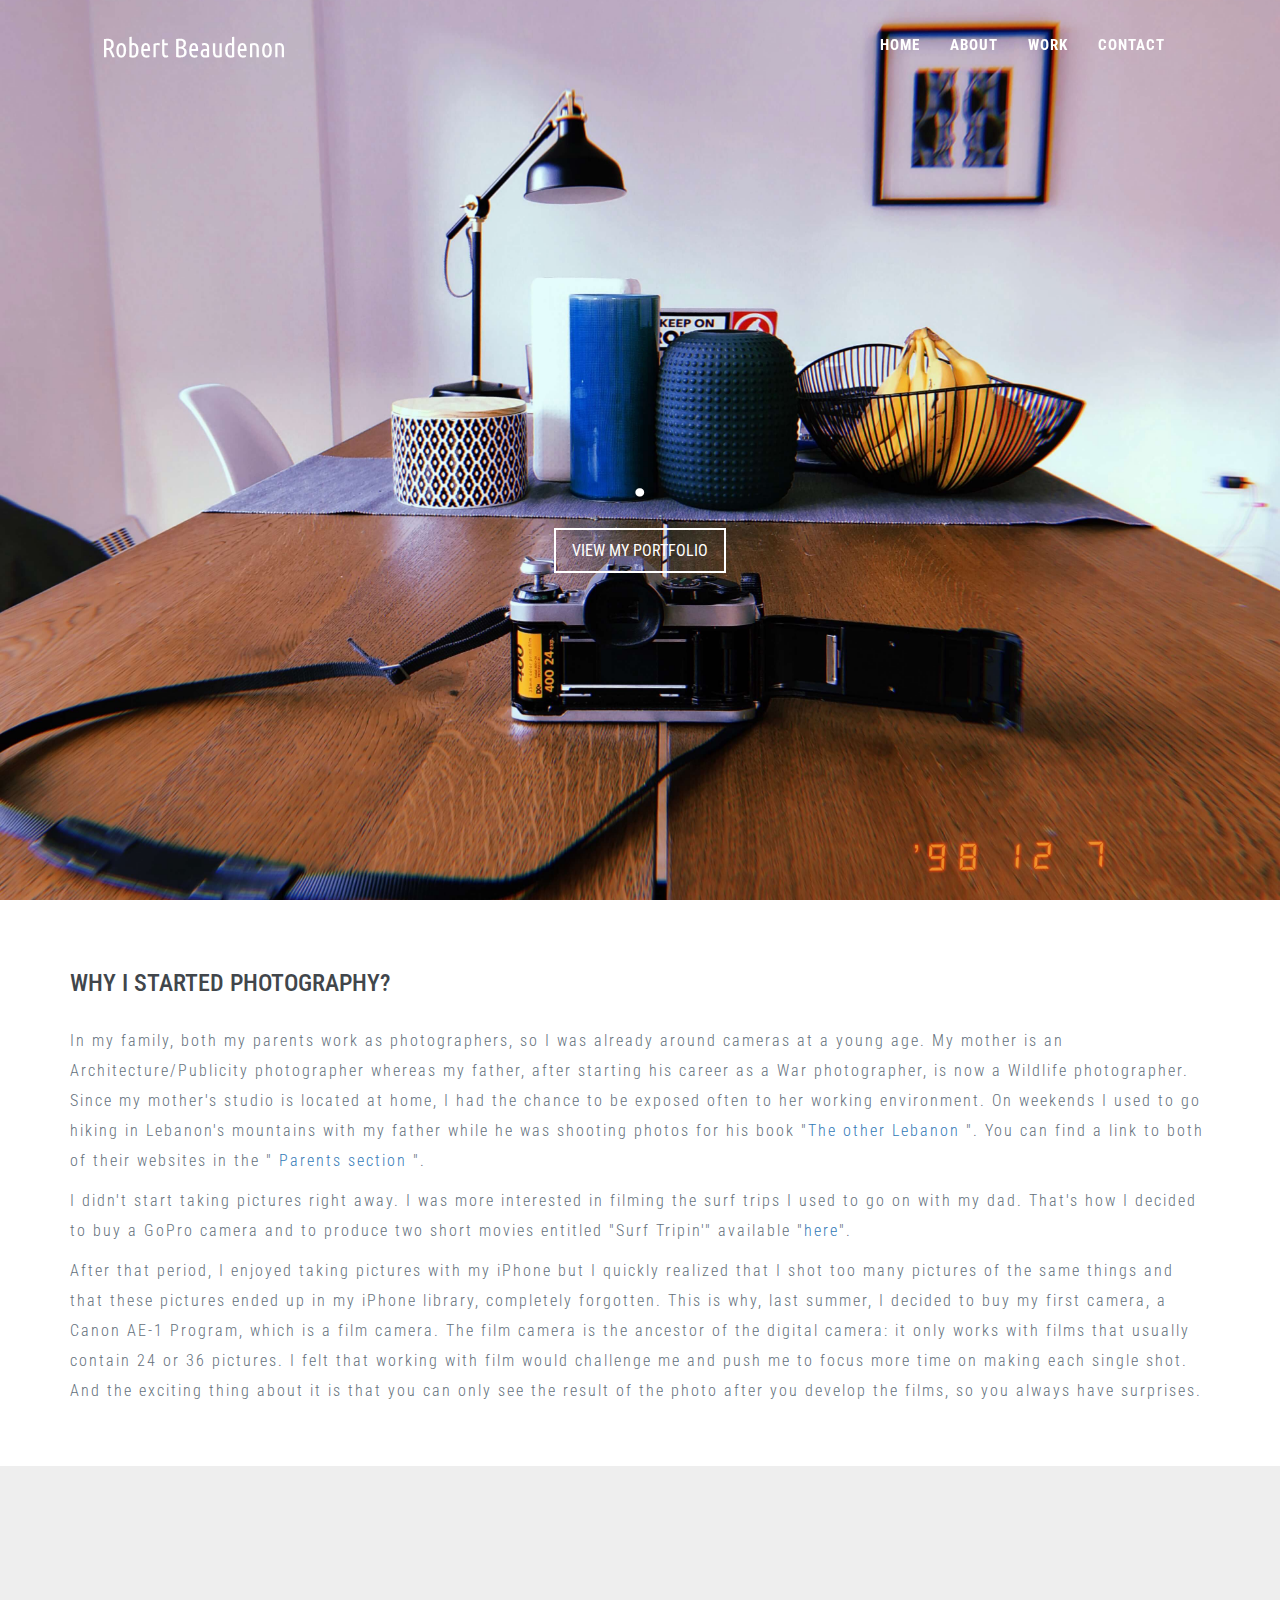
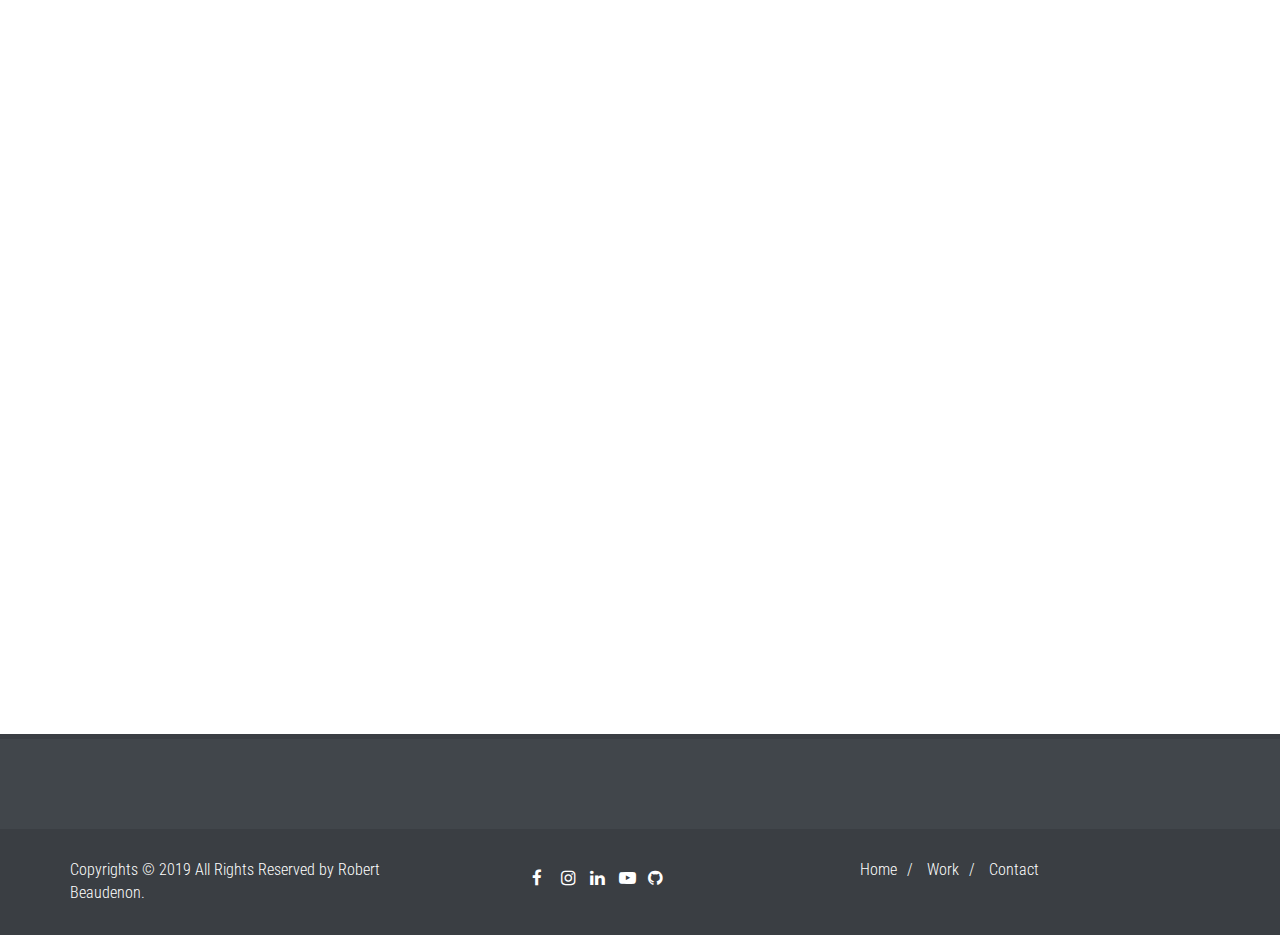
==== commit 947135a5: "Fixed photos" ====
--- a/photo.html
+++ b/photo.html
@@ -122,7 +122,7 @@
     						<div id="inner-box">
     							
     							<h3>Why i started photography?</h3>
-    							<p>In my family, both my parents work as photographers, so I was already around cameras at a young age. My mother is an Architecture/Publicity photographer whereas my father, after starting his career as a War photographer, is now a Wildlife photographer. Since my mother's studio is located at home, I had the chance to be exposed often to her working environment. On weekends I used to go hiking in Lebanon's mountains with my father while he was shooting photos for his book "<a href="http://lautreliban.pascalbeaudenon.com/">The other Lebanon</a> ". You can find a link to both of their websites in the "
+    							<p>In my family, both my parents work as photographers, so I was already around cameras at a young age. My mother is an Architecture/Publicity photographer whereas my father, after starting his career as a War photographer, is now a Wildlife photographer. Since my mother's studio is located at home, I had the chance to be exposed often to her working environment. On weekends I used to go hiking in Lebanon's mountains with my father while he was shooting photos for his book "<a href="http://theotherlebanon.com/">The other Lebanon</a> ". You can find a link to both of their websites in the "
 
     						    <a  href="#team">Parents section</a> ".
     							  </p>
@@ -469,9 +469,9 @@
 				   <div class="col-md-2 col-sm-4">
 					   
 					   <div class="img-wrapper2">
-						   <a href="img/costa/12.jpg" title="CR- Samara.">
-
-							   <img src="img/costa/12.jpg" class="img-responsive" alt="Work">
+						   <a href="img/costa/12.JPG" title="CR- Samara.">
+
+							   <img src="img/costa/12.JPG" class="img-responsive" alt="Work">
 
 						   </a>
 
@@ -483,9 +483,9 @@
 				   <div class="col-md-2 col-sm-4">
 					   
 					   <div class="img-wrapper2">
-						   <a href="img/costa/4.jpg" title="CR - La fortuna.">
-
-							   <img src="img/costa/4.jpg" class="img-responsive" alt="Work">
+						   <a href="img/costa/4.JPG" title="CR - La fortuna.">
+
+							   <img src="img/costa/4.JPG" class="img-responsive" alt="Work">
 
 						   </a>
 
@@ -497,9 +497,9 @@
 
 					   
 					   <div class="img-wrapper2">
-						   <a href="img/costa/3.jpg" title="CR - Tamarindos - Crazy Sunset">
-
-							   <img src="img/costa/3.jpg" class="img-responsive" alt="Work">
+						   <a href="img/costa/3.JPG" title="CR - Tamarindos - Crazy Sunset">
+
+							   <img src="img/costa/3.JPG" class="img-responsive" alt="Work">
 
 						   </a>
 
@@ -511,9 +511,9 @@
 				   <div class="col-md-2 col-sm-4">
 					   
 					   <div class="img-wrapper2">
-						   <a href="img/costa/2.jpg" title="CR - Hermosa Beach - Last Dip.">
-
-							   <img src="img/costa/2.jpg" class="img-responsive" alt="Work">
+						   <a href="img/costa/2.JPG" title="CR - Hermosa Beach - Last Dip.">
+
+							   <img src="img/costa/2.JPG" class="img-responsive" alt="Work">
 
 						   </a>
 
@@ -523,9 +523,9 @@
 					   <div class="col-md-2 col-sm-4">
 					   
 						<div class="img-wrapper2">
-							<a href="img/costa/1.jpg" title="CR - H and I.">
- 
-								<img src="img/costa/1.jpg" class="img-responsive" alt="Work">
+							<a href="img/costa/1.JPG" title="CR - H and I.">
+ 
+								<img src="img/costa/1.JPG" class="img-responsive" alt="Work">
  
 							</a>
  
@@ -535,9 +535,9 @@
 						<div class="col-md-2 col-sm-4">
 					   
 							<div class="img-wrapper2">
-								<a href="img/costa/6.jpg" title="CR - San Jose - Workers.">
+								<a href="img/costa/6.JPG" title="CR - San Jose - Workers.">
 	 
-									<img src="img/costa/6.jpg" class="img-responsive" alt="Work">
+									<img src="img/costa/6.JPG" class="img-responsive" alt="Work">
 	 
 								</a>
 	 
@@ -569,9 +569,9 @@
 					<div class="col-md-2 col-sm-4">
 						
 						<div class="img-wrapper2">
-							<a href="img/costa/8.jpg" title="CR - Road Trippin.">
- 
-								<img src="img/costa/8.jpg" class="img-responsive" alt="Work">
+							<a href="img/costa/8.JPG" title="CR - Road Trippin.">
+ 
+								<img src="img/costa/8.JPG" class="img-responsive" alt="Work">
  
 							</a>
  
@@ -583,9 +583,9 @@
  
 						
 						<div class="img-wrapper2">
-							<a href="img/costa/9.jpg" title="CR - Tamarindos - Post Surf.">
- 
-								<img src="img/costa/9.jpg" class="img-responsive" alt="Work">
+							<a href="img/costa/9.JPG" title="CR - Tamarindos - Post Surf.">
+ 
+								<img src="img/costa/9.JPG" class="img-responsive" alt="Work">
  
 							</a>
  
@@ -597,9 +597,9 @@
 					<div class="col-md-2 col-sm-4">
 						
 						<div class="img-wrapper2">
-							<a href="img/costa/10.jpg" title="CR - Volcanic Beach.">
- 
-								<img src="img/costa/10.jpg" class="img-responsive" alt="Work">
+							<a href="img/costa/10.JPG" title="CR - Volcanic Beach.">
+ 
+								<img src="img/costa/10.JPG" class="img-responsive" alt="Work">
  
 							</a>
  
@@ -609,9 +609,9 @@
 						<div class="col-md-2 col-sm-4">
 						
 						 <div class="img-wrapper2">
-							 <a href="img/costa/11.jpg" title="CR - Lost.">
+							 <a href="img/costa/11.JPG" title="CR - Lost.">
   
-								 <img src="img/costa/11.jpg" class="img-responsive" alt="Work">
+								 <img src="img/costa/11.JPG" class="img-responsive" alt="Work">
   
 							 </a>
   
@@ -621,9 +621,9 @@
 						 <div class="col-md-2 col-sm-4">
 						
 							 <div class="img-wrapper2">
-								 <a href="img/costa/5.jpg" title="CR - La fortuna Waterfall.">
+								 <a href="img/costa/5.JPG" title="CR - La fortuna Waterfall.">
 	  
-									 <img src="img/costa/5.jpg" class="img-responsive" alt="Work">
+									 <img src="img/costa/5.JPG" class="img-responsive" alt="Work">
 	  
 								 </a>
 	  
@@ -684,7 +684,7 @@
 
 							<div class="team-member">
 								
-								<img src="img/parents/vicky.JPG" class="img-responsive" alt="Team Member">
+								<img src="img/parents/vicky.jpg" class="img-responsive" alt="Team Member">
 
 								<div class="team-member-info text-center"> 
 
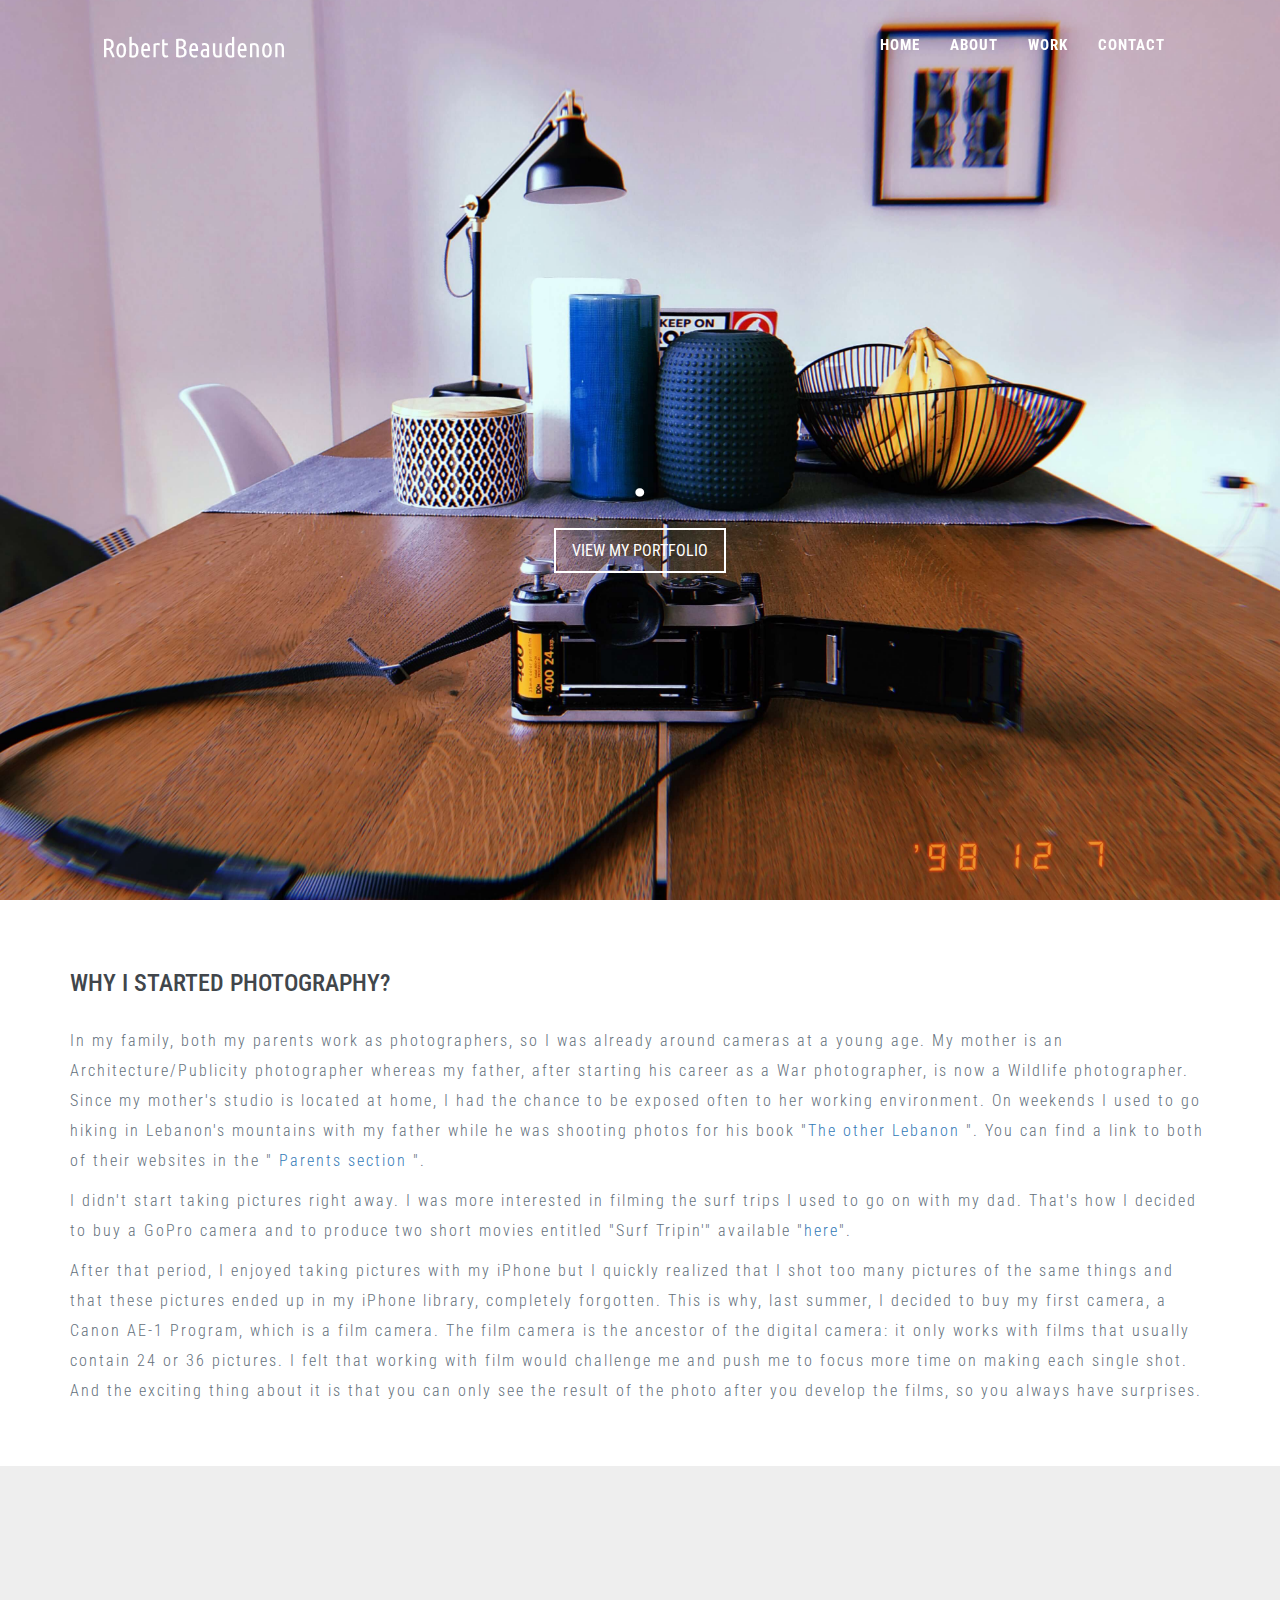
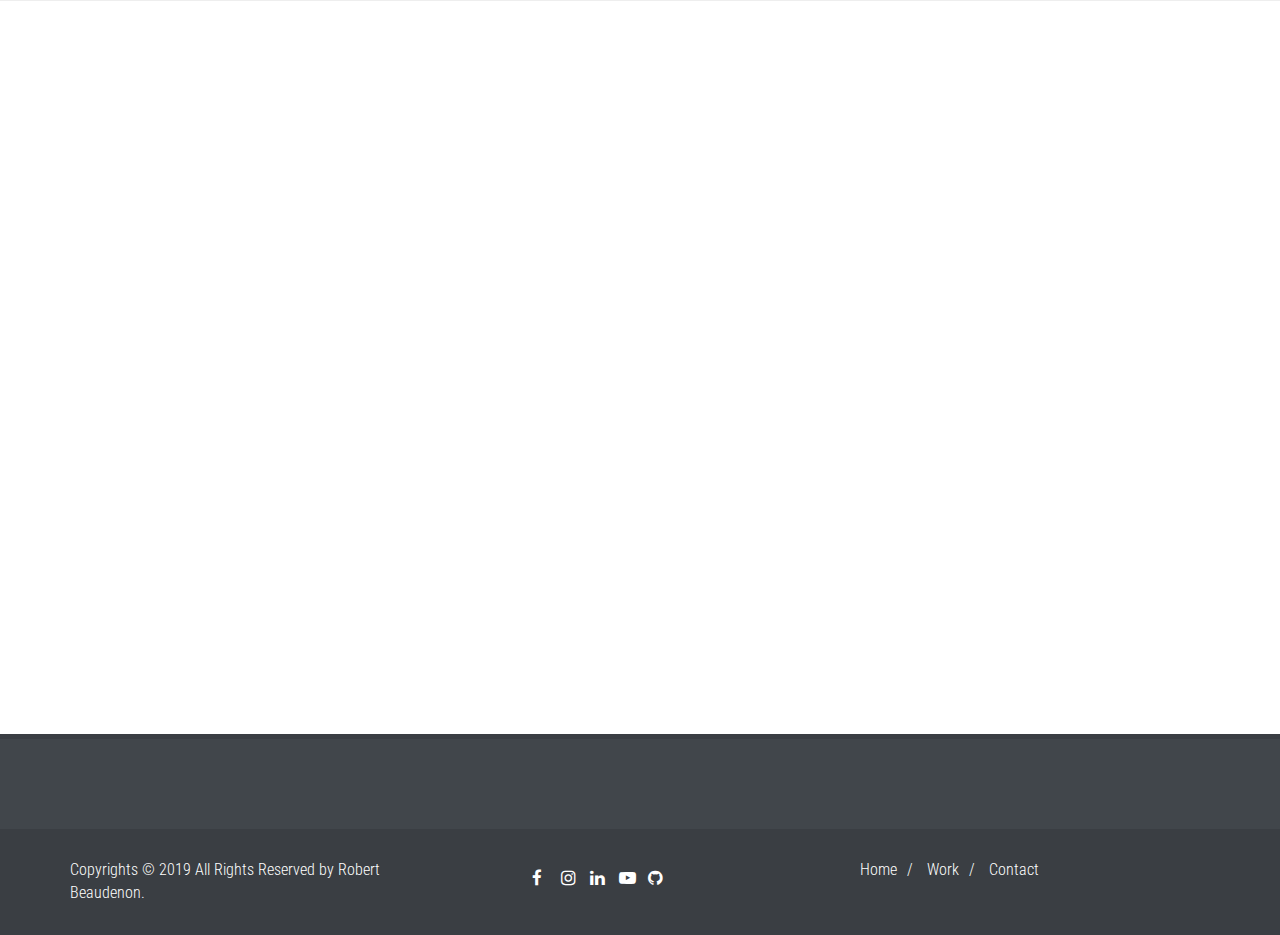
==== commit a8c055b1: "Fixed photos" ====
--- a/photo.html
+++ b/photo.html
@@ -297,9 +297,9 @@
 				   <div class="col-md-2 col-sm-4">
 					   
 					   <div class="img-wrapper">
-						   <a href="img/verticale/11.jpg" title="USA - Vermont - Tracking.">
-
-							   <img src="img/verticale/11.jpg" class="img-responsive" alt="Work">
+						   <a href="img/verticale/11.JPG" title="USA - Vermont - Tracking.">
+
+							   <img src="img/verticale/11.JPG" class="img-responsive" alt="Work">
 
 						   </a>
 
@@ -352,9 +352,9 @@
 							<div class="col-md-2 col-sm-4">
 					   
 								<div class="img-wrapper">
-									<a href="img/verticale/10.jpg" title="USA - Vermont - Afternoon transit.">
+									<a href="img/verticale/10.JPG" title="USA - Vermont - Afternoon transit.">
 		 
-										<img src="img/verticale/10.jpg" class="img-responsive" alt="Work">
+										<img src="img/verticale/10.JPG" class="img-responsive" alt="Work">
 		 
 									</a>
 		 
@@ -364,9 +364,9 @@
 								<div class="col-md-2 col-sm-4">
 					   
 									<div class="img-wrapper">
-										<a href="img/verticale/9.jpg" title="Canada - Val David - Climb">
+										<a href="img/verticale/9.JPG" title="Canada - Val David - Climb">
 			 
-											<img src="img/verticale/9.jpg" class="img-responsive" alt="Work">
+											<img src="img/verticale/9.JPG" class="img-responsive" alt="Work">
 			 
 										</a>
 			 
@@ -385,9 +385,9 @@
 				   <div class="col-md-3 col-sm-4">
 					   
 					   <div class="img-wrapper">
-						   <a href="img/verticale/12.jpg" title="Canada - Montreal - Parc Jarry.">
-
-							   <img src="img/verticale/12.jpg" class="img-responsive" alt="Work">
+						   <a href="img/verticale/12.JPG" title="Canada - Montreal - Parc Jarry.">
+
+							   <img src="img/verticale/12.JPG" class="img-responsive" alt="Work">
 
 						   </a>
 
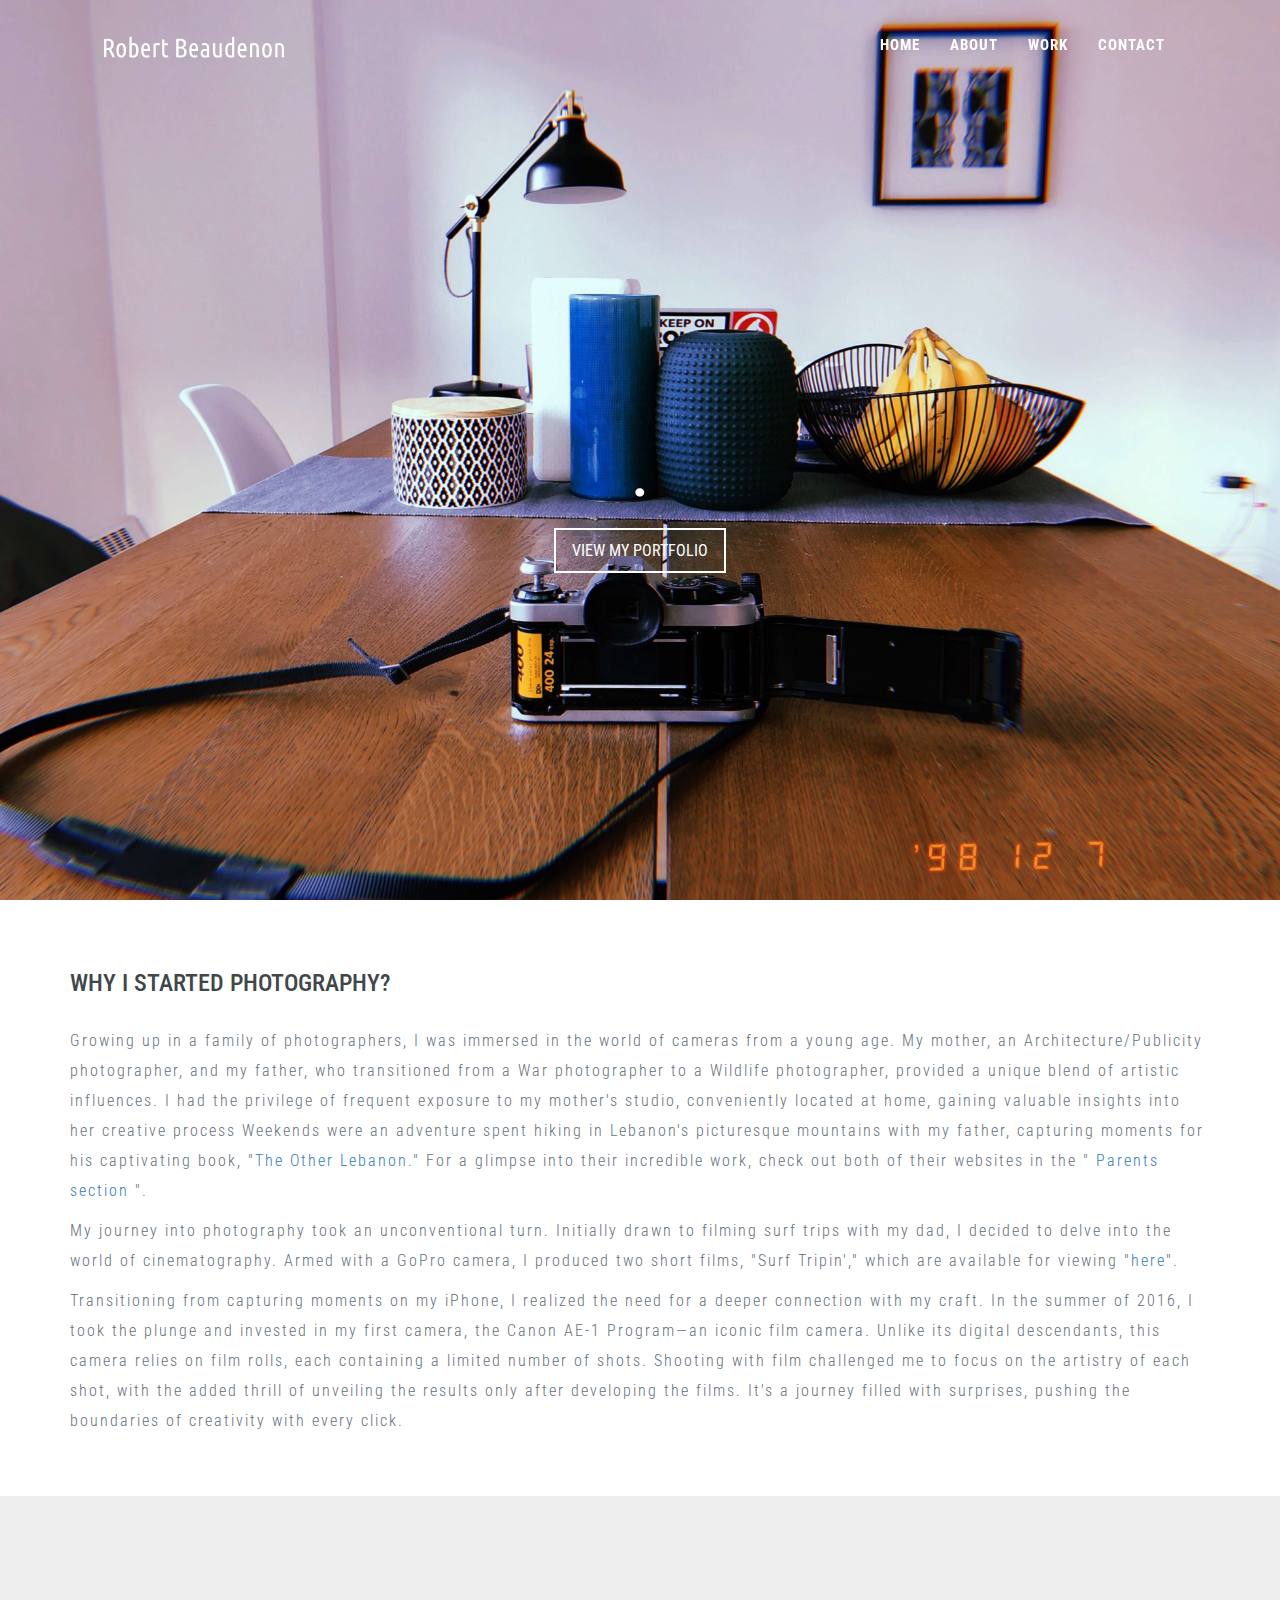
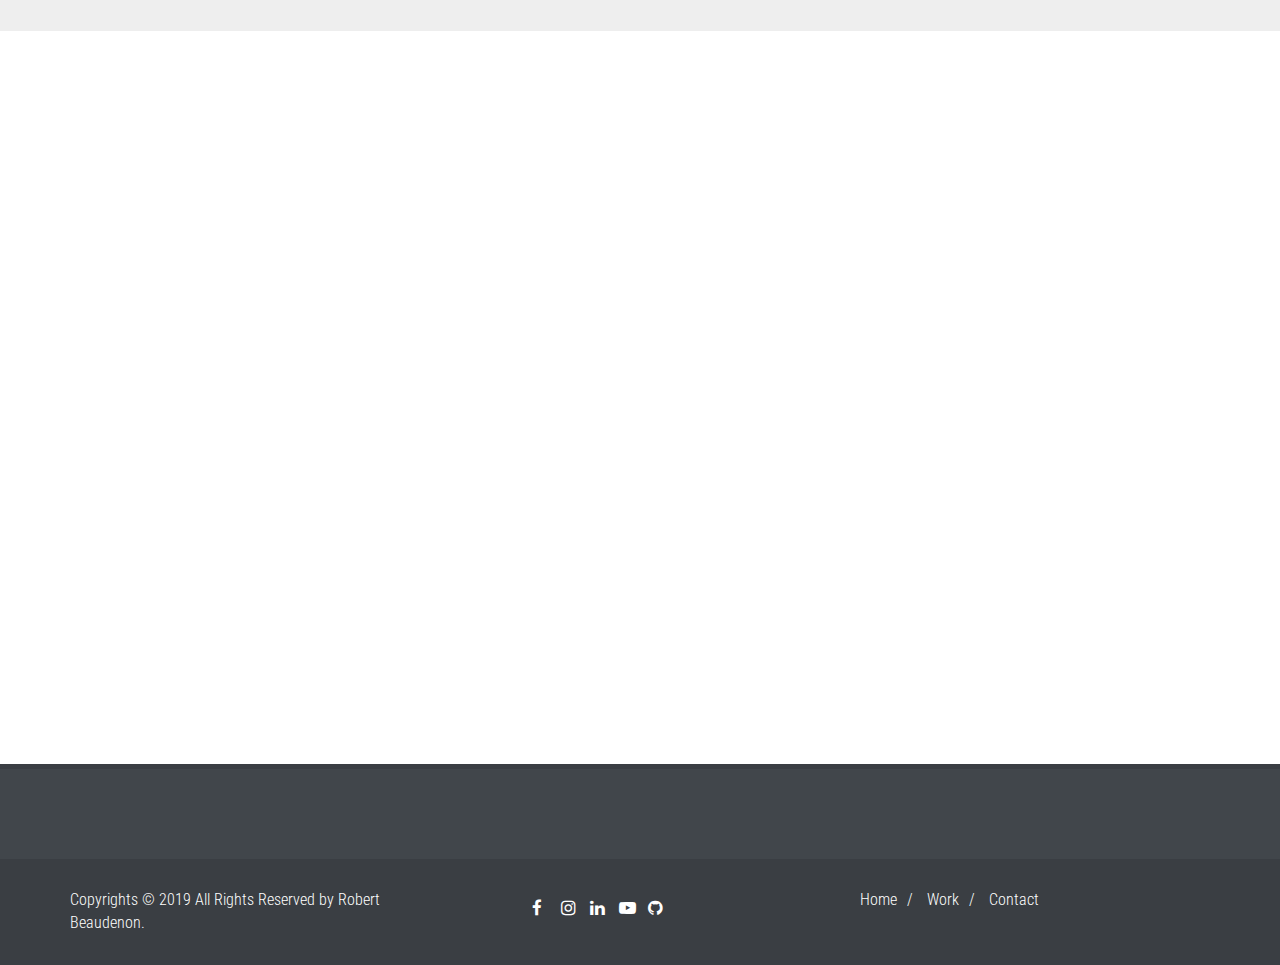
==== commit 66e79348: "Modified sections" ====
--- a/photo.html
+++ b/photo.html
@@ -122,15 +122,15 @@
     						<div id="inner-box">
     							
     							<h3>Why i started photography?</h3>
-    							<p>In my family, both my parents work as photographers, so I was already around cameras at a young age. My mother is an Architecture/Publicity photographer whereas my father, after starting his career as a War photographer, is now a Wildlife photographer. Since my mother's studio is located at home, I had the chance to be exposed often to her working environment. On weekends I used to go hiking in Lebanon's mountains with my father while he was shooting photos for his book "<a href="http://theotherlebanon.com/">The other Lebanon</a> ". You can find a link to both of their websites in the "
+    							<p>Growing up in a family of photographers, I was immersed in the world of cameras from a young age. My mother, an Architecture/Publicity photographer, and my father, who transitioned from a War photographer to a Wildlife photographer, provided a unique blend of artistic influences. I had the privilege of frequent exposure to my mother's studio, conveniently located at home, gaining valuable insights into her creative process Weekends were an adventure spent hiking in Lebanon's picturesque mountains with my father, capturing moments for his captivating book, "<a href="http://theotherlebanon.com/">The Other Lebanon</a>." For a glimpse into their incredible work, check out both of their websites in the "
 
     						    <a  href="#team">Parents section</a> ".
     							  </p>
 
-    							<p>I didn't start taking pictures right away. I was more interested in filming the surf trips I used to go on with my dad. That's how I decided to buy a GoPro camera and to produce two short movies entitled "Surf Tripin'" available
+    							<p>My journey into photography took an unconventional turn. Initially drawn to filming surf trips with my dad, I decided to delve into the world of cinematography. Armed with a GoPro camera, I produced two short films, "Surf Tripin'," which are available for viewing 
     						    "<a href="video.html">here</a>".</p>
 
-    						    <p>After that period, I enjoyed taking pictures with my iPhone but I quickly realized that I shot too many pictures of the same things and that these pictures ended up in my iPhone library, completely forgotten. This is why, last summer, I decided to buy my first camera, a Canon AE-1 Program, which is a film camera. The film camera is the ancestor of the digital camera: it only works with films that usually contain 24 or 36 pictures. I felt that working with film would challenge me and push me to focus more time on making each single shot. And the exciting thing about it is that you can only see the result of the photo after you develop the films, so you always have surprises.</p>
+    						    <p>Transitioning from capturing moments on my iPhone, I realized the need for a deeper connection with my craft. In the summer of 2016, I took the plunge and invested in my first camera, the Canon AE-1 Program—an iconic film camera. Unlike its digital descendants, this camera relies on film rolls, each containing a limited number of shots. Shooting with film challenged me to focus on the artistry of each shot, with the added thrill of unveiling the results only after developing the films. It's a journey filled with surprises, pushing the boundaries of creativity with every click.</p>
     						</div>
     					</div>
     					
